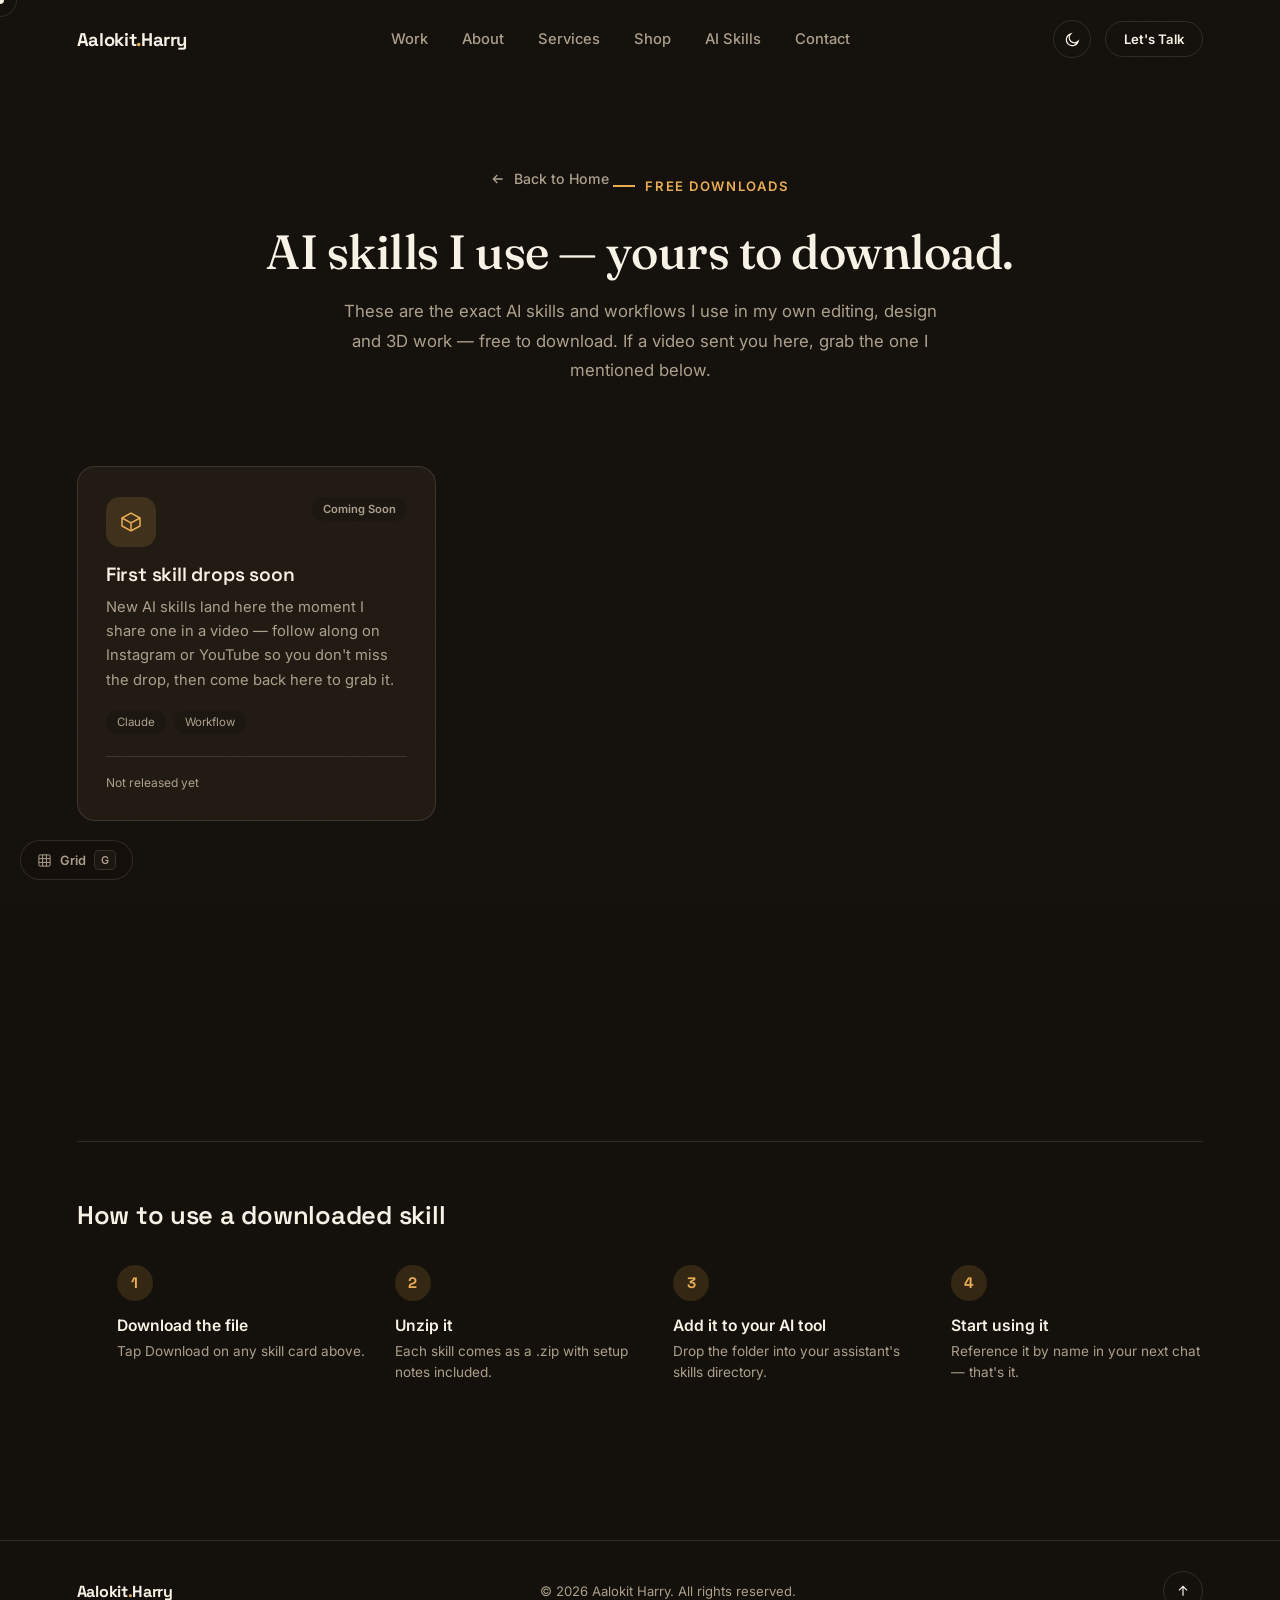
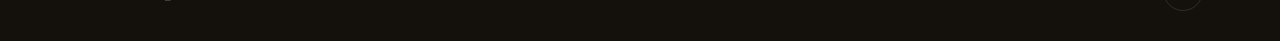
==== ai-skills.html @ 97a8ad13 "Add AI Skills download page New page for sharing downloadable AI skills/workflows, linked from the m" ====
<!DOCTYPE html>
<html lang="en" data-theme="dark">
<head>
<meta charset="UTF-8">
<meta name="viewport" content="width=device-width, initial-scale=1.0">
<title>Free AI Skills — Downloads · Aalokit Harry</title>
<meta name="description" content="Free AI skills and workflows from Aalokit Harry — download the exact tools mentioned in his YouTube and Instagram videos.">
<meta name="google-adsense-account" content="ca-pub-5271255119909349">
<script async src="https://pagead2.googlesyndication.com/pagead/js/adsbygoogle.js?client=ca-pub-5271255119909349" crossorigin="anonymous"></script>

<!-- Favicon -->
<link rel="icon" href="assets/favicon.svg" type="image/svg+xml">

<!-- Fonts -->
<link rel="preconnect" href="https://fonts.googleapis.com">
<link rel="preconnect" href="https://fonts.gstatic.com" crossorigin>
<link href="https://fonts.googleapis.com/css2?family=Fraunces:ital,wght@0,400;0,500;0,600;1,400;1,500;1,600&family=Space+Grotesk:wght@400;500;600;700&family=Inter:wght@400;500;600;700&display=swap" rel="stylesheet">

<link rel="stylesheet" href="css/style.css?v=15">
</head>
<body>

<!-- ============ PRELOADER ============ -->
<div class="preloader" id="preloader" aria-hidden="true">
  <div class="preloader__mark">AH</div>
  <div class="preloader__bar"><span id="preloaderFill"></span></div>
</div>

<!-- ============ CUSTOM CURSOR ============ -->
<div class="cursor" id="cursorDot" aria-hidden="true"></div>
<div class="cursor cursor--ring" id="cursorRing" aria-hidden="true"></div>

<!-- ============ NOISE / GRAIN OVERLAY ============ -->
<div class="grain" aria-hidden="true"></div>

<!-- ============ DESIGNER GRID OVERLAY ============ -->
<div class="grid-overlay" id="gridOverlay" aria-hidden="true">
  <div class="grid-overlay__cols container">
    <span></span><span></span><span></span><span></span><span></span><span></span>
    <span></span><span></span><span></span><span></span><span></span><span></span>
  </div>
</div>
<button class="grid-toggle" id="gridToggle" aria-label="Toggle design grid" data-cursor="link">
  <svg viewBox="0 0 24 24" fill="none" stroke="currentColor" stroke-width="1.6"><rect x="3" y="3" width="18" height="18" rx="2"/><path d="M9 3v18M15 3v18M3 9h18M3 15h18"/></svg>
  <span>Grid</span>
  <kbd>G</kbd>
</button>

<!-- ============ HEADER ============ -->
<header class="site-header" id="siteHeader">
  <div class="container header__inner">
    <a href="index.html" class="logo" data-cursor="link">Aalokit<span>.</span>Harry</a>

    <nav class="nav" id="primaryNav">
      <a href="index.html#work" data-cursor="link">Work</a>
      <a href="index.html#about" data-cursor="link">About</a>
      <a href="index.html#services" data-cursor="link">Services</a>
      <a href="index.html#shop" data-cursor="link">Shop</a>
      <a href="ai-skills.html" data-cursor="link">AI Skills</a>
      <a href="index.html#contact" data-cursor="link">Contact</a>
    </nav>

    <div class="header__actions">
      <button class="theme-toggle" id="themeToggle" aria-label="Toggle dark mode" data-cursor="link">
        <svg class="icon-sun" viewBox="0 0 24 24" fill="none" stroke="currentColor" stroke-width="1.6"><circle cx="12" cy="12" r="4.2"/><path d="M12 2.5v2.6M12 18.9v2.6M4.5 12H2M22 12h-2.5M5.6 5.6l1.8 1.8M16.6 16.6l1.8 1.8M18.4 5.6l-1.8 1.8M7.4 16.6l-1.8 1.8"/></svg>
        <svg class="icon-moon" viewBox="0 0 24 24" fill="none" stroke="currentColor" stroke-width="1.6"><path d="M20 14.5A8.5 8.5 0 1 1 9.5 4a6.8 6.8 0 0 0 10.5 10.5Z"/></svg>
      </button>
      <a href="index.html#contact" class="btn btn--sm btn--outline nav-cta" data-cursor="link">Let's Talk</a>
      <button class="burger" id="burgerBtn" aria-label="Open menu" aria-expanded="false">
        <span></span><span></span>
      </button>
    </div>
  </div>

</header>

<div class="mobile-menu" id="mobileMenu">
  <nav>
    <a href="index.html#work">Work</a>
    <a href="index.html#about">About</a>
    <a href="index.html#services">Services</a>
    <a href="index.html#shop">Shop</a>
    <a href="ai-skills.html">AI Skills</a>
    <a href="index.html#contact">Contact</a>
  </nav>
  <div class="mobile-menu__foot">
    <a href="mailto:aalokitharry1995@gmail.com">aalokitharry1995@gmail.com</a>
    <div class="mobile-menu__social">
      <a href="https://www.instagram.com/aalokit" target="_blank" rel="noopener">Instagram</a>
      <a href="https://www.youtube.com/@AalokitHarry" target="_blank" rel="noopener">YouTube</a>
      <a href="https://www.artstation.com/aalokitharry" target="_blank" rel="noopener">ArtStation</a>
    </div>
  </div>
</div>

<main>

  <!-- ============ SKILLS HERO ============ -->
  <section class="skills-hero">
    <div class="container">
      <a href="index.html" class="back-link reveal-up" data-cursor="link">
        <svg viewBox="0 0 24 24" fill="none" stroke="currentColor" stroke-width="2"><path d="M19 12H5M11 18l-6-6 6-6"/></svg>
        Back to Home
      </a>

      <p class="section-eyebrow reveal-up center">Free Downloads</p>
      <h1 class="section-title reveal-up center">AI skills I use — yours to download.</h1>
      <p class="skills-hero__sub reveal-up center" data-delay="1">
        These are the exact AI skills and workflows I use in my own editing, design and 3D work —
        free to download. If a video sent you here, grab the one I mentioned below.
      </p>
    </div>
  </section>

  <!-- ============ SKILLS GRID ============ -->
  <section class="skills">
    <div class="container">
      <div class="skills-grid" id="skillsGrid">

        <!-- Each future skill is one .skill-card. Duplicate this block, swap the
             icon/title/description/tags, and point the Download link at the
             real file in assets/skills/ once it exists. -->
        <article class="skill-card reveal-up">
          <div class="skill-card__top">
            <div class="skill-card__icon">
              <svg viewBox="0 0 24 24" fill="none" stroke="currentColor" stroke-width="1.5"><path d="M21 8 12 3 3 8v8l9 5 9-5V8Z"/><path d="M3 8l9 5 9-5M12 13v8"/></svg>
            </div>
            <span class="skill-card__badge">Coming Soon</span>
          </div>
          <h3>First skill drops soon</h3>
          <p>New AI skills land here the moment I share one in a video — follow along on Instagram or YouTube so you don't miss the drop, then come back here to grab it.</p>
          <ul class="skill-card__tags">
            <li>Claude</li><li>Workflow</li>
          </ul>
          <div class="skill-card__foot">
            <span class="skill-card__meta">Not released yet</span>
          </div>
        </article>

      </div>
    </div>
  </section>

  <!-- ============ HOW IT WORKS ============ -->
  <section class="skills-steps">
    <div class="container">
      <div class="order-steps reveal-up">
        <h2>How to use a downloaded skill</h2>
        <ol>
          <li>
            <span class="order-steps__num">1</span>
            <div><strong>Download the file</strong><p>Tap Download on any skill card above.</p></div>
          </li>
          <li>
            <span class="order-steps__num">2</span>
            <div><strong>Unzip it</strong><p>Each skill comes as a .zip with setup notes included.</p></div>
          </li>
          <li>
            <span class="order-steps__num">3</span>
            <div><strong>Add it to your AI tool</strong><p>Drop the folder into your assistant's skills directory.</p></div>
          </li>
          <li>
            <span class="order-steps__num">4</span>
            <div><strong>Start using it</strong><p>Reference it by name in your next chat — that's it.</p></div>
          </li>
        </ol>
      </div>
    </div>
  </section>

</main>

<!-- ============ FOOTER ============ -->
<footer class="site-footer">
  <div class="container footer__inner">
    <a href="index.html" class="logo logo--sm" data-cursor="link">Aalokit<span>.</span>Harry</a>
    <p>&copy; <span id="year"></span> Aalokit Harry. All rights reserved.</p>
    <button class="to-top" id="toTopBtn" aria-label="Back to top" data-cursor="link">
      <svg viewBox="0 0 24 24" fill="none" stroke="currentColor" stroke-width="1.8"><path d="M12 19V5M6 11l6-6 6 6"/></svg>
    </button>
  </div>
</footer>

<!-- ============ LIGHTBOX MODAL (unused on this page, present so shared JS can safely bind) ============ -->
<div class="modal" id="workModal" aria-hidden="true">
  <div class="modal__backdrop" id="modalBackdrop"></div>
  <div class="modal__panel">
    <button class="modal__close" id="modalClose" aria-label="Close">
      <svg viewBox="0 0 24 24" fill="none" stroke="currentColor" stroke-width="1.8"><path d="M6 6l12 12M18 6 6 18"/></svg>
    </button>
    <div class="modal__media" id="modalMedia"></div>
    <div class="modal__body">
      <span class="modal__tag" id="modalTag"></span>
      <h3 id="modalTitle"></h3>
      <p id="modalDesc"></p>
    </div>
  </div>
</div>

<script src="js/main.js?v=15"></script>
</body>
</html>
---- css/style.css ----
/* ============================================================
   Aalokit Harry — Portfolio
   Modern minimal design system, fluid motion.
   ============================================================ */

:root{
  --bg: #faf6f0;
  --bg-alt: #f1e9dc;
  --surface: #ffffff;
  --text: #1a140d;
  --text-soft: #6b6053;
  --line: rgba(26,20,13,0.11);
  --accent: #b8701f;
  --accent-soft: #f6e6cd;
  --accent-contrast: #ffffff;

  --grad-1: linear-gradient(135deg,#e0a955,#f4cf94);
  --grad-2: linear-gradient(135deg,#ff7a59,#ffb86b);
  --grad-3: linear-gradient(135deg,#0f9b8e,#5be3c9);
  --grad-4: linear-gradient(135deg,#ff4d8d,#ff9ac0);
  --grad-5: linear-gradient(135deg,#1c1712,#b8701f);
  --grad-6: linear-gradient(135deg,#f4c95d,#ff8a4c);

  --font-editorial: "Fraunces", "Space Grotesk", serif;
  --font-display: "Space Grotesk", "Inter", sans-serif;
  --font-body: "Inter", sans-serif;

  --ease: cubic-bezier(.16,.84,.44,1);
  --ease-soft: cubic-bezier(.22,.61,.36,1);
  --dur: .7s;

  --container: 1440px;
  --radius: 18px;
}

[data-theme="dark"]{
  --bg: #14100b;
  --bg-alt: #1c1611;
  --surface: #211a13;
  --text: #f7f1e6;
  --text-soft: #ab9f8c;
  --line: rgba(247,241,230,0.12);
  --accent: #e8ac52;
  --accent-soft: rgba(232,172,82,0.15);
  --accent-contrast: #14100b;
}

*,*::before,*::after{ box-sizing: border-box; }
html{ scroll-behavior: smooth; }
body{
  margin:0;
  background: var(--bg);
  color: var(--text);
  font-family: var(--font-body);
  -webkit-font-smoothing: antialiased;
  overflow-x: hidden;
  transition: background var(--dur) var(--ease), color var(--dur) var(--ease);
}
img,svg{ display:block; max-width:100%; }
a{ color:inherit; text-decoration:none; }
ul{ list-style:none; margin:0; padding:0; }
button{ font:inherit; background:none; border:none; cursor:pointer; color:inherit; }
h1,h2,h3{ font-family: var(--font-display); margin:0; line-height:1.05; letter-spacing:-0.01em; }
p{ margin:0; }

.container{
  max-width: var(--container);
  margin-inline:auto;
  padding-inline: 6vw;
}

::selection{ background: var(--accent); color:#fff; }

/* ============ SCROLLBAR ============ */
::-webkit-scrollbar{ width:10px; }
::-webkit-scrollbar-track{ background: var(--bg); }
::-webkit-scrollbar-thumb{ background: var(--line); border-radius:10px; }

/* ============ PRELOADER ============ */
.preloader{
  position:fixed; inset:0; z-index:999;
  background: var(--bg);
  display:flex; flex-direction:column; align-items:center; justify-content:center;
  gap:22px;
  transition: opacity .7s var(--ease), visibility .7s var(--ease);
}
.preloader.is-hidden{ opacity:0; visibility:hidden; pointer-events:none; }
.preloader__mark{
  font-family: var(--font-display); font-weight:700; font-size:2.6rem;
  color: var(--text); letter-spacing:-0.03em;
}
.preloader__bar{
  width:180px; height:2px; background: var(--line); border-radius:2px; overflow:hidden;
}
.preloader__bar span{
  display:block; height:100%; width:0%; background: var(--accent);
  transition: width .3s var(--ease-soft);
}

/* ============ GRAIN ============ */
.grain{
  position:fixed; inset:0; pointer-events:none; z-index:2; opacity:.05; mix-blend-mode:overlay;
  background-image:url("data:image/svg+xml,%3Csvg xmlns='http://www.w3.org/2000/svg' width='120' height='120'%3E%3Cfilter id='n'%3E%3CfeTurbulence type='fractalNoise' baseFrequency='0.9' numOctaves='2' stitchTiles='stitch'/%3E%3C/filter%3E%3Crect width='100%25' height='100%25' filter='url(%23n)'/%3E%3C/svg%3E");
}

/* ============ CUSTOM CURSOR ============ */
.cursor{
  position:fixed; top:0; left:0; z-index:998; pointer-events:none;
  border-radius:50%; transform:translate(-50%,-50%);
  transition: width .25s var(--ease), height .25s var(--ease), background .25s var(--ease), border-color .25s var(--ease), opacity .25s;
}
#cursorDot{ width:8px; height:8px; background: var(--text); }
#cursorRing{ width:34px; height:34px; border:1.4px solid var(--line); }
.cursor--hover#cursorRing{ width:64px; height:64px; border-color: var(--accent); background: var(--accent-soft); }
.cursor--hover#cursorDot{ opacity:0; }
@media (hover:none), (pointer:coarse){ .cursor{ display:none; } }

/* ============ BUTTONS ============ */
.btn{
  display:inline-flex; align-items:center; gap:10px;
  padding:14px 26px; border-radius:100px; font-weight:600; font-size:.95rem;
  white-space:nowrap; transition: transform .45s var(--ease), background .3s, color .3s, border-color .3s;
  will-change:transform;
}
.btn svg{ width:16px; height:16px; }
.btn--primary{ background: var(--text); color: var(--bg); }
[data-theme="dark"] .btn--primary{ background: var(--accent); color:#fff; }
.btn--primary:hover{ transform: translateY(-2px); }
.btn--ghost{ border:1px solid var(--line); }
.btn--ghost:hover{ border-color: var(--text); transform: translateY(-2px); }
.btn--outline{ border:1px solid var(--line); }
.btn--sm{ padding:9px 18px; font-size:.82rem; }

/* ============ HEADER ============ */
.site-header{
  position:fixed; top:0; left:0; right:0; z-index:200;
  padding:20px 0;
  transition: transform .5s var(--ease), background .4s, box-shadow .4s, padding .3s;
}
.site-header.is-scrolled{
  background: color-mix(in srgb, var(--bg) 82%, transparent);
  backdrop-filter: blur(14px);
  box-shadow: 0 1px 0 var(--line);
  padding:14px 0;
}
.site-header.is-hidden{ transform: translateY(-110%); }
.header__inner{ display:flex; align-items:center; justify-content:space-between; gap:24px; }

.logo{ font-family: var(--font-display); font-weight:700; font-size:1.15rem; letter-spacing:-0.02em; }
.logo span{ color: var(--accent); }
.logo--sm{ font-size:1rem; }

.nav{ display:flex; gap:34px; }
.nav a{
  position:relative; font-size:.92rem; font-weight:500; color: var(--text-soft);
  transition: color .3s;
}
.nav a::after{
  content:""; position:absolute; left:0; right:0; bottom:-6px; height:1px; background: var(--text);
  transform: scaleX(0); transform-origin:right; transition: transform .4s var(--ease);
}
.nav a:hover{ color: var(--text); }
.nav a:hover::after{ transform: scaleX(1); transform-origin:left; }

.header__actions{ display:flex; align-items:center; gap:14px; }
.theme-toggle{
  width:38px; height:38px; border-radius:50%; border:1px solid var(--line);
  display:flex; align-items:center; justify-content:center;
  transition: border-color .3s, transform .3s;
}
.theme-toggle:hover{ border-color: var(--text); transform: rotate(20deg); }
.theme-toggle svg{ width:17px; height:17px; }
.icon-moon{ display:none; }
[data-theme="dark"] .icon-sun{ display:none; }
[data-theme="dark"] .icon-moon{ display:block; }

.nav-cta{ display:inline-flex; }

.burger{
  display:none; width:38px; height:38px; position:relative; z-index:210;
}
.burger span{
  position:absolute; left:9px; right:9px; height:1.4px; background: var(--text);
  transition: transform .4s var(--ease), opacity .3s;
}
.burger span:first-child{ top:15px; }
.burger span:last-child{ bottom:15px; }
.burger[aria-expanded="true"] span:first-child{ transform: translateY(6.5px) rotate(45deg); }
.burger[aria-expanded="true"] span:last-child{ transform: translateY(-6.5px) rotate(-45deg); }

.mobile-menu{
  position:fixed; inset:0; z-index:190; background: var(--bg);
  display:flex; flex-direction:column; justify-content:space-between;
  padding: 110px 8vw 60px;
  transform: translateY(-100%); transition: transform .55s var(--ease);
}
.mobile-menu.is-open{ transform: translateY(0); }
.mobile-menu nav{ display:flex; flex-direction:column; gap:6px; }
.mobile-menu nav a{
  font-family: var(--font-display); font-size:clamp(2.2rem,9vw,3.6rem); font-weight:600;
  padding:10px 0; border-bottom:1px solid var(--line);
}
.mobile-menu__foot{ display:flex; flex-direction:column; gap:18px; }
.mobile-menu__foot a{ color: var(--text-soft); }
.mobile-menu__social{ display:flex; gap:20px; }

/* ============ HERO ============ */
.hero{
  position:relative; min-height:100svh; display:flex; flex-direction:column; justify-content:center;
  padding-top:120px; overflow:hidden;
}
.hero__blob{
  position:absolute; top:-14%; right:-12%; width:62vw; height:62vw; max-width:860px; max-height:860px;
  background: radial-gradient(circle at 30% 30%, var(--accent) 0%, transparent 70%);
  opacity:.22; filter:blur(50px); border-radius:50%;
  animation: blobMove 16s ease-in-out infinite alternate;
  pointer-events:none;
}
.hero__blob::after{
  content:""; position:absolute; inset:0; border-radius:50%;
  background: radial-gradient(circle at 65% 70%, var(--grad-2) 0%, transparent 55%);
  opacity:.5; mix-blend-mode: screen;
}
.hero::before{
  content:""; position:absolute; inset:0; z-index:1; pointer-events:none;
  background: radial-gradient(120% 90% at 50% 100%, transparent 45%, var(--bg) 100%);
}
@keyframes blobMove{
  0%{ transform: translate(0,0) scale(1) rotate(0deg); }
  100%{ transform: translate(-6%,8%) scale(1.15) rotate(8deg); }
}
.hero__inner{ position:relative; z-index:2; }

.eyebrow{
  display:inline-flex; align-items:center; gap:9px;
  font-size:.85rem; font-weight:500; color: var(--text-soft);
  padding:8px 16px; border:1px solid var(--line); border-radius:100px; margin-bottom:32px;
}
.dot-live{ width:7px; height:7px; border-radius:50%; background:#37c977; box-shadow:0 0 0 0 rgba(55,201,119,.5); animation: pulse 2s infinite; }
@keyframes pulse{
  0%{ box-shadow:0 0 0 0 rgba(55,201,119,.45); }
  70%{ box-shadow:0 0 0 8px rgba(55,201,119,0); }
  100%{ box-shadow:0 0 0 0 rgba(55,201,119,0); }
}

.hero__title{ font-family: var(--font-editorial); font-size: clamp(2.6rem, 8vw, 6rem); font-weight:500; }
.hero__title .line{ display:block; overflow:hidden; }
.reveal-line{
  display:inline-block; transform: translateY(110%);
  transition: transform .9s var(--ease);
}
.hero.is-ready .reveal-line{ transform: translateY(0); }
.hero.is-ready .line:nth-child(2) .reveal-line{ transition-delay:.08s; }
.hero.is-ready .line:nth-child(3) .reveal-line{ transition-delay:.16s; }
.hero__title--accent{ color: var(--accent); font-style:italic; }

.hero__sub{
  max-width:560px; margin-top:28px; font-size:1.08rem; line-height:1.65; color: var(--text-soft);
}
.hero__ctas{ display:flex; gap:16px; margin-top:40px; flex-wrap:wrap; }

.scroll-cue{
  position:absolute; bottom:34px; left:50%; transform:translateX(-50%);
  display:flex; flex-direction:column; align-items:center; gap:8px;
  font-size:.75rem; letter-spacing:.08em; text-transform:uppercase; color: var(--text-soft);
}
.scroll-cue svg{ width:16px; height:16px; animation: bob 1.8s ease-in-out infinite; }
@keyframes bob{ 0%,100%{ transform:translateY(0);} 50%{ transform:translateY(6px);} }

/* ============ REVEAL (generic scroll-in) ============ */
.reveal-up{ opacity:0; transform: translateY(34px); transition: opacity .8s var(--ease), transform .8s var(--ease); }
.reveal-up.in-view{ opacity:1; transform: translateY(0); }
[data-delay="1"]{ transition-delay:.1s; }
[data-delay="2"]{ transition-delay:.2s; }
[data-delay="3"]{ transition-delay:.3s; }

/* ============ MARQUEE ============ */
.marquee-section{
  border-top:1px solid var(--line); border-bottom:1px solid var(--line);
  padding:26px 0; background: var(--bg-alt);
}
.marquee{ overflow:hidden; }
.marquee__track{
  display:inline-flex; white-space:nowrap; animation: scrollLeft 28s linear infinite;
  font-family: var(--font-display); font-size:1.4rem; font-weight:500; color: var(--text-soft);
}
.marquee--reverse .marquee__track{ animation-name: scrollRight; color: var(--text); opacity:.55; }
.marquee-section .marquee:first-child{ margin-bottom:10px; }
.marquee__track span{ padding-inline:10px; }
.marquee:hover .marquee__track{ animation-play-state: paused; }
@keyframes scrollLeft{ from{ transform:translateX(0);} to{ transform:translateX(-50%);} }
@keyframes scrollRight{ from{ transform:translateX(-50%);} to{ transform:translateX(0);} }

/* ============ SECTION SHARED ============ */
section{ padding: clamp(70px, 11vw, 140px) 0; }
.section-eyebrow{
  display:inline-flex; align-items:center; gap:10px;
  font-size:.82rem; font-weight:600; text-transform:uppercase; letter-spacing:.12em;
  color: var(--accent); margin-bottom:16px;
}
.section-eyebrow::before{
  content:""; display:inline-block; width:22px; height:1.5px; background: var(--accent);
}
.center .section-eyebrow::before{ display:none; }
.section-title{ font-family: var(--font-editorial); font-size: clamp(1.9rem, 4vw, 3rem); font-weight:500; max-width:760px; }
.section-head{ margin-bottom:56px; }
.section-head--split{ display:flex; justify-content:space-between; align-items:flex-end; gap:24px; flex-wrap:wrap; }
.center{ text-align:center; margin-inline:auto; }

/* ============ ABOUT ============ */
.about__inner{ display:grid; grid-template-columns: .8fr 1.2fr; gap:80px; align-items:center; }
.about__media{ position:relative; }
.about__frame{
  aspect-ratio: 4/5; border-radius: var(--radius); overflow:hidden;
  background: var(--grad-5);
  display:flex; align-items:center; justify-content:center;
}
.about__photo{ width:100%; height:100%; object-fit:cover; display:block; }
.about__location{
  display:inline-flex; align-items:center; gap:7px; margin-top:14px;
  font-size:.88rem; font-weight:500; color: var(--text-soft);
}
.about__location svg{ width:15px; height:15px; color: var(--accent); }
.about__badge{
  position:absolute; bottom:-24px; left:-24px; background: var(--surface);
  border:1px solid var(--line); border-radius:16px; padding:18px 22px;
  box-shadow: 0 20px 40px -20px rgba(0,0,0,.25);
}
.about__badge strong{ display:block; font-family:var(--font-display); font-size:1.6rem; color: var(--accent); }
.about__badge span{ font-size:.8rem; color: var(--text-soft); }

.about__text{ margin-top:20px; color: var(--text-soft); line-height:1.75; font-size:1.02rem; max-width:560px; }
.about__text em{ opacity:.75; }

.stats{ display:grid; grid-template-columns:repeat(4,1fr); gap:20px; margin-top:48px; }
.stat{ border-top:1px solid var(--line); padding-top:16px; }
.stat__num{ font-family:var(--font-display); font-size:2.1rem; font-weight:700; color: var(--text); }
.stat__plus{ font-family:var(--font-display); font-size:2.1rem; font-weight:700; color: var(--accent); }
.stat p{ margin-top:6px; font-size:.85rem; color: var(--text-soft); }

/* ============ SERVICES ============ */
.services__grid{ display:grid; grid-template-columns:repeat(4,1fr); gap:22px; }
.service-card{
  background: var(--surface); border:1px solid var(--line); border-radius: var(--radius);
  padding:36px 30px; transition: transform .5s var(--ease), box-shadow .5s var(--ease), border-color .4s;
}
.service-card:hover{
  transform: translateY(-8px);
  box-shadow: 0 30px 50px -30px rgba(0,0,0,.25);
  border-color: transparent;
}
.service-card__icon{
  width:52px; height:52px; border-radius:14px; background: var(--accent-soft); color: var(--accent);
  display:flex; align-items:center; justify-content:center; margin-bottom:24px;
}
.service-card__icon svg{ width:24px; height:24px; }
.service-card h3{ font-size:1.3rem; margin-bottom:12px; }
.service-card p{ color: var(--text-soft); line-height:1.65; font-size:.95rem; }
.service-card__tags{ display:flex; flex-wrap:wrap; gap:8px; margin-top:20px; }
.service-card__tags li{ font-size:.75rem; padding:5px 12px; border-radius:100px; background: var(--bg-alt); color: var(--text-soft); }

/* ============ WORK ============ */
.filters{ display:flex; gap:8px; flex-wrap:wrap; }
.filter-btn{
  padding:9px 18px; border-radius:100px; border:1px solid var(--line); font-size:.85rem; font-weight:500;
  color: var(--text-soft); transition: all .35s var(--ease);
}
.filter-btn:hover{ border-color: var(--text); color: var(--text); }
.filter-btn.is-active{ background: var(--text); color: var(--bg); border-color: var(--text); }

.work__grid{ display:grid; grid-template-columns:repeat(3,1fr); gap:26px; }
.work-card{ cursor:pointer; transition: opacity .5s var(--ease), transform .5s var(--ease); }
.work-card.is-hidden{ display:none; }
.work-card__media{
  position:relative; aspect-ratio:4/5; border-radius: var(--radius); overflow:hidden;
  display:flex; align-items:center; justify-content:center;
  transition: transform .6s var(--ease);
}
.work-card:hover .work-card__media{ transform: scale(1.03); }
.work-card__media img{
  position:absolute; inset:0; width:100%; height:100%; object-fit:cover;
}
.work-card__media::after{
  content:""; position:absolute; inset:0; background: linear-gradient(0deg, rgba(0,0,0,.45), transparent 55%);
  opacity:0; transition: opacity .4s;
}
.work-card:hover .work-card__media::after{ opacity:1; }
.play-icon, .frame-icon{
  width:58px; height:58px; border-radius:50%; background: rgba(255,255,255,.18);
  backdrop-filter: blur(6px); display:flex; align-items:center; justify-content:center;
  color:#fff; transition: transform .4s var(--ease), background .4s;
}
.work-card:hover .play-icon,.work-card:hover .frame-icon{ transform: scale(1.12); background: rgba(255,255,255,.28); }
.play-icon svg{ width:22px; height:22px; margin-left:3px; }
.frame-icon svg{ width:24px; height:24px; }

.grad-1{ background: var(--grad-1); }
.grad-2{ background: var(--grad-2); }
.grad-3{ background: var(--grad-3); }
.grad-4{ background: var(--grad-4); }
.grad-5{ background: var(--grad-5); }
.grad-6{ background: var(--grad-6); }

.work-card__info{ display:flex; justify-content:space-between; align-items:center; padding:16px 2px 0; }
.work-card__info h3{ font-size:1.05rem; font-weight:600; }
.work-card__info span{ font-size:.78rem; color: var(--text-soft); }

/* ============ SHOP ============ */
.shop__inner{ display:grid; grid-template-columns: 1fr .9fr; gap:60px; align-items:center; }
.shop__desc{ margin-top:20px; color: var(--text-soft); line-height:1.7; font-size:1.02rem; max-width:440px; }

.shop__product{
  background: var(--surface); border:1px solid var(--line); border-radius: var(--radius);
  padding:28px; display:flex; gap:32px; align-items:flex-start;
}
.shop__product--link{
  transition: transform .5s var(--ease), box-shadow .5s var(--ease), border-color .4s;
}
.shop__product--link:hover{
  transform: translateY(-6px); box-shadow: 0 30px 50px -30px rgba(0,0,0,.25); border-color: transparent;
}
.shop__product--link .shop__media{ flex:0 0 220px; }
.shop__product--link .shop__btn{ display:inline-flex; }
.shop__gallery{ flex:0 0 260px; }
.shop__media{
  position:relative; aspect-ratio:1/1; border-radius:14px; background: var(--bg-alt);
  overflow:hidden;
}
.shop__media img{ width:100%; height:100%; object-fit:cover; display:block; }
.shop__thumbs{ display:flex; gap:8px; margin-top:10px; }
.shop__thumb{
  flex:1; aspect-ratio:1/1; border-radius:8px; overflow:hidden; border:1.5px solid transparent;
  opacity:.6; transition: opacity .3s, border-color .3s;
}
.shop__thumb img{ width:100%; height:100%; object-fit:cover; display:block; }
.shop__thumb:hover{ opacity:.85; }
.shop__thumb.is-active{ opacity:1; border-color: var(--accent); }

.shop__info{ padding-top:6px; }
.shop__info h3{ font-family: var(--font-display); font-size:1.25rem; font-weight:600; }
.shop__info p{ margin-top:10px; color: var(--text-soft); font-size:.92rem; line-height:1.6; max-width:340px; }
.shop__price{ display:block; margin-top:16px; font-family: var(--font-display); font-size:1.4rem; font-weight:700; color: var(--accent); }
.shop__payments{ display:flex; gap:8px; margin-top:14px; flex-wrap:wrap; }
.shop__payments span{
  font-size:.72rem; font-weight:600; padding:5px 12px; border-radius:100px;
  background: var(--accent-soft); color: var(--accent);
}
.shop__btn{ margin-top:20px; }

/* ============ PRODUCT PAGE ============ */
.product-page{ padding-top:calc(120px + 2vw); }
.back-link{
  display:inline-flex; align-items:center; gap:8px; font-size:.88rem; font-weight:500;
  color: var(--text-soft); transition: color .3s, transform .3s;
}
.back-link svg{ width:16px; height:16px; }
.back-link:hover{ color: var(--text); transform: translateX(-3px); }

.product-page__inner{
  display:grid; grid-template-columns: 1fr 1fr; gap:70px; align-items:flex-start;
  margin-top:36px;
}
.product-page__inner .shop__gallery{ max-width:480px; }
.product-page__inner .shop__media{ aspect-ratio:1/1; }

.product-page__info h1{
  font-family: var(--font-display); font-size:clamp(1.7rem,3.2vw,2.4rem); font-weight:600;
  margin-top:14px;
}
.product-page__desc{ margin-top:18px; color: var(--text-soft); line-height:1.7; font-size:1rem; max-width:440px; }
.shop__price--lg{ font-size:1.8rem; margin-top:22px; }

.product-page__ethics{
  display:flex; align-items:flex-start; gap:9px; margin-top:16px; max-width:380px;
  font-size:.83rem; color: var(--text-soft); line-height:1.55;
}
.product-page__ethics svg{ width:17px; height:17px; flex-shrink:0; margin-top:1px; color: var(--accent); }

.size-selector{ margin-top:28px; }
.size-selector__label{ display:block; font-size:.8rem; font-weight:600; color: var(--text-soft); margin-bottom:10px; }
.size-selector__pills{ display:flex; gap:8px; flex-wrap:wrap; }
.size-pill{
  width:46px; height:46px; border-radius:10px; border:1px solid var(--line);
  font-size:.85rem; font-weight:600; color: var(--text-soft); transition: all .3s var(--ease);
}
.size-pill:hover{ border-color: var(--text); color: var(--text); }
.size-pill.is-active{ background: var(--text); color: var(--bg); border-color: var(--text); }

.product-page__note{ margin-top:14px; font-size:.82rem; color: var(--text-soft); }

.order-form{
  max-height:0; overflow:hidden; opacity:0;
  transition: max-height .6s var(--ease), opacity .5s var(--ease), margin-top .6s var(--ease);
}
.order-form.is-open{ max-height:900px; opacity:1; margin-top:26px; }
.order-form__field{ margin-top:18px; }
.order-form__field:first-child{ margin-top:0; }
.order-form__field label{
  display:block; font-size:.8rem; font-weight:600; color: var(--text-soft); margin-bottom:8px;
}
.order-form__field input, .order-form__field textarea{
  width:100%; padding:12px 14px; border-radius:10px; border:1px solid var(--line);
  background: var(--bg-alt); color: var(--text); font-family: var(--font-body); font-size:.92rem;
  transition: border-color .3s;
}
.order-form__field input:focus, .order-form__field textarea:focus{
  outline:none; border-color: var(--accent);
}
.order-form__field textarea{ resize:vertical; }

.payment-selector{ display:flex; gap:8px; flex-wrap:wrap; }
.payment-pill{
  padding:9px 16px; border-radius:100px; border:1px solid var(--line); font-size:.85rem; font-weight:600;
  color: var(--text-soft); transition: all .3s var(--ease);
}
.payment-pill:hover{ border-color: var(--text); color: var(--text); }
.payment-pill.is-active{ background: var(--text); color: var(--bg); border-color: var(--text); }

.order-form #submitOrderBtn{ margin-top:26px; width:100%; justify-content:center; }

.order-confirmation{
  max-height:0; overflow:hidden; opacity:0; text-align:center;
  transition: max-height .6s var(--ease), opacity .5s var(--ease), margin-top .6s var(--ease);
}
.order-confirmation.is-open{ max-height:500px; opacity:1; margin-top:26px; }
.order-confirmation__icon{
  width:52px; height:52px; border-radius:50%; background: var(--accent-soft); color: var(--accent);
  display:flex; align-items:center; justify-content:center; margin:0 auto;
}
.order-confirmation__icon svg{ width:24px; height:24px; }
.order-confirmation h3{
  font-family: var(--font-display); font-size:1.2rem; font-weight:600; margin-top:16px;
}
.order-confirmation p{
  margin-top:10px; color: var(--text-soft); font-size:.9rem; line-height:1.65;
}
.order-confirmation .shop__btn{ margin-top:20px; }

.order-steps{
  margin-top:90px; padding-top:60px; border-top:1px solid var(--line);
}
.order-steps h2{ font-family: var(--font-display); font-size:1.6rem; font-weight:600; margin-bottom:36px; }
.order-steps ol{ list-style:none; display:grid; grid-template-columns:repeat(4,1fr); gap:26px; }
.order-steps li{ display:flex; flex-direction:column; gap:14px; }
.order-steps__num{
  width:36px; height:36px; border-radius:50%; background: var(--accent-soft); color: var(--accent);
  display:flex; align-items:center; justify-content:center; font-family: var(--font-display); font-weight:700; font-size:.95rem;
}
.order-steps li strong{ font-size:.98rem; font-weight:600; }
.order-steps li p{ margin-top:6px; font-size:.85rem; color: var(--text-soft); line-height:1.6; }

/* ============ TESTIMONIALS ============ */
.testi{ max-width:760px; margin:56px auto 0; text-align:center; }
.testi__viewport{ overflow:hidden; }
.testi__track{ display:flex; transition: transform .6s var(--ease); }
.testi__slide{ min-width:100%; margin:0; padding:0 10px; }
.testi__slide p{
  font-family: var(--font-editorial); font-style:italic; font-size: clamp(1.2rem,2.6vw,1.8rem); font-weight:400;
  line-height:1.45; color: var(--text);
}
.testi__slide footer{ margin-top:26px; display:flex; flex-direction:column; gap:2px; }
.testi__slide footer strong{ font-size:.95rem; }
.testi__slide footer span{ font-size:.82rem; color: var(--text-soft); }
.testi__dots{ display:flex; justify-content:center; gap:10px; margin-top:36px; }
.testi__dots button{
  width:8px; height:8px; border-radius:50%; background: var(--line); transition: all .3s;
}
.testi__dots button.is-active{ background: var(--accent); width:24px; border-radius:4px; }

/* ============ CONTACT ============ */
.contact{ text-align:center; }
.contact__inner{ display:flex; flex-direction:column; align-items:center; }
.contact__title{ font-family: var(--font-editorial); font-size: clamp(2.4rem,7vw,4.6rem); font-weight:500; margin-top:8px; }
.contact__sub{ margin-top:22px; color: var(--text-soft); font-size:1.05rem; max-width:480px; }

.email-btn{
  margin-top:44px; display:inline-flex; align-items:center; gap:14px;
  padding:20px 32px; border-radius:100px; border:1px solid var(--line);
  font-family: var(--font-display); font-size:clamp(1rem,2.4vw,1.35rem); font-weight:600;
  transition: transform .5s var(--ease), background .4s, color .4s, border-color .4s;
}
.email-btn:hover{ background: var(--text); color: var(--bg); border-color: var(--text); transform: translateY(-3px); }
.email-btn svg{ width:20px; height:20px; }
.copy-toast{
  display:block; margin-top:14px; font-size:.82rem; color: var(--accent); font-weight:600;
  opacity:0; transform: translateY(-6px); transition: all .35s var(--ease);
}
.copy-toast.is-shown{ opacity:1; transform:translateY(0); }

.socials{ display:flex; gap:28px; margin-top:52px; flex-wrap:wrap; justify-content:center; }
.socials a{
  font-size:.9rem; font-weight:500; color: var(--text-soft); position:relative; padding-bottom:4px;
}
.socials a::after{
  content:""; position:absolute; left:0; right:0; bottom:0; height:1px; background: var(--text);
  transform: scaleX(0); transition: transform .4s var(--ease);
}
.socials a:hover{ color: var(--text); }
.socials a:hover::after{ transform:scaleX(1); }

/* ============ FOOTER ============ */
.site-footer{ border-top:1px solid var(--line); padding:30px 0; }
.footer__inner{ display:flex; align-items:center; justify-content:space-between; gap:16px; }
.footer__inner p{ font-size:.82rem; color: var(--text-soft); }
.to-top{
  width:40px; height:40px; border-radius:50%; border:1px solid var(--line);
  display:flex; align-items:center; justify-content:center; transition: transform .4s var(--ease), border-color .3s;
}
.to-top:hover{ transform: translateY(-4px); border-color: var(--text); }
.to-top svg{ width:16px; height:16px; }

/* ============ MODAL / LIGHTBOX ============ */
.modal{ position:fixed; inset:0; z-index:500; display:flex; align-items:center; justify-content:center; padding:5vw; opacity:0; visibility:hidden; transition: opacity .45s var(--ease), visibility .45s; }
.modal.is-open{ opacity:1; visibility:visible; }
.modal__backdrop{ position:absolute; inset:0; background: rgba(10,10,10,.6); backdrop-filter: blur(6px); }
.modal__panel{
  position:relative; background: var(--surface); width:min(880px,100%); border-radius:24px; overflow:hidden;
  display:grid; grid-template-columns:1fr 1fr;
  transform: scale(.94) translateY(14px); transition: transform .5s var(--ease);
  max-height:86vh;
}
.modal.is-open .modal__panel{ transform: scale(1) translateY(0); }
.modal__media{ min-height:280px; position:relative; }
.modal__media--video iframe{
  position:absolute; inset:0; width:100%; height:100%; border:0;
}
.modal__body{ padding:44px 40px; display:flex; flex-direction:column; justify-content:center; }
.modal__tag{ font-size:.78rem; font-weight:600; color: var(--accent); text-transform:uppercase; letter-spacing:.08em; }
.modal__body h3{ font-size:1.7rem; margin-top:12px; }
.modal__body p{ margin-top:16px; color: var(--text-soft); line-height:1.7; }
.modal__close{
  position:absolute; top:18px; right:18px; z-index:2; width:38px; height:38px; border-radius:50%;
  background: rgba(255,255,255,.9); color:#111; display:flex; align-items:center; justify-content:center;
  transition: transform .35s var(--ease);
}
.modal__close:hover{ transform: rotate(90deg); }
.modal__close svg{ width:16px; height:16px; }
body.modal-open{ overflow:hidden; }

/* ============ DESIGNER GRID OVERLAY ============ */
.grid-overlay{
  position:fixed; inset:0; z-index:150; pointer-events:none;
  opacity:0; visibility:hidden; transition: opacity .35s var(--ease), visibility .35s;
}
.grid-overlay.is-visible{ opacity:1; visibility:visible; }
.grid-overlay__cols{
  height:100%; display:grid; grid-template-columns:repeat(12,1fr); gap:20px;
}
.grid-overlay__cols span{ height:100%; background: color-mix(in srgb, var(--accent) 7%, transparent); }
.grid-toggle{
  position:fixed; left:20px; bottom:20px; z-index:160;
  display:flex; align-items:center; gap:8px;
  padding:9px 16px; border-radius:100px; border:1px solid var(--line);
  background: color-mix(in srgb, var(--bg) 85%, transparent); backdrop-filter: blur(10px);
  font-size:.8rem; font-weight:600; color: var(--text-soft);
  transition: border-color .3s, color .3s, transform .3s var(--ease);
}
.grid-toggle:hover{ color: var(--text); border-color: var(--text); transform: translateY(-2px); }
.grid-toggle.is-active{ color: var(--accent); border-color: var(--accent); }
.grid-toggle svg{ width:15px; height:15px; }
.grid-toggle kbd{
  font-family: var(--font-body); font-size:.68rem; padding:2px 6px; border-radius:5px;
  background: var(--bg-alt); border:1px solid var(--line);
}
@media (max-width: 700px){ .grid-toggle span{ display:none; } .grid-toggle{ padding:10px; } }

/* ============ COLOR PALETTE SWATCHES ============ */
.palette{
  display:flex; align-items:center; gap:8px; margin-top:20px; padding-top:20px;
  border-top:1px solid var(--line); flex-wrap:wrap;
}
.palette__swatch{
  width:26px; height:26px; border-radius:50%; background: var(--swatch);
  border:2px solid var(--surface); box-shadow: 0 0 0 1px var(--line);
  transition: transform .3s var(--ease), box-shadow .3s;
}
.palette__swatch:hover{ transform: scale(1.18) translateY(-2px); box-shadow: 0 6px 14px -4px rgba(0,0,0,.35); }
.palette__hint{ font-size:.72rem; color: var(--text-soft); margin-left:4px; }

/* ============ TIMELINE TOY (Video Editing) ============ */
.timeline-toy{
  position:relative; margin-top:20px; padding-top:20px; border-top:1px solid var(--line);
  height:34px; cursor:pointer; user-select:none;
}
.timeline-toy__waveform{ display:flex; align-items:flex-end; gap:2px; height:100%; }
.timeline-toy__waveform span{
  flex:1; background: var(--text-soft); opacity:.4; border-radius:2px; min-height:3px;
  transition: opacity .2s, background .2s;
}
.timeline-toy:hover .timeline-toy__waveform span{ opacity:.6; }
.timeline-toy__waveform span.is-played{ background: var(--accent); opacity:.9; }
.timeline-toy__playhead{
  position:absolute; top:20px; bottom:0; left:0; width:2px; background: var(--accent);
  box-shadow: 0 0 8px var(--accent); pointer-events:none;
}
.timeline-toy__time{
  display:block; margin-top:8px; font-family: var(--font-display); font-size:.72rem;
  color: var(--text-soft); letter-spacing:.03em;
}

/* ============ APERTURE TOY (Videography) ============ */
.aperture-toy{
  display:flex; align-items:center; gap:12px; margin-top:20px; padding-top:20px;
  border-top:1px solid var(--line);
}
.aperture-toy__ring{
  width:38px; height:38px; border-radius:50%; background: var(--text);
  display:flex; align-items:center; justify-content:center; flex-shrink:0;
}
.aperture-toy__iris{
  width:55%; height:55%; border-radius:50%; background: var(--bg);
  transition: width .12s var(--ease), height .12s var(--ease);
}
.aperture-toy__slider{
  flex:1; appearance:none; height:2px; background: var(--line); border-radius:2px; outline:none;
}
.aperture-toy__slider::-webkit-slider-thumb{
  appearance:none; width:13px; height:13px; border-radius:50%; background: var(--accent);
  cursor:pointer; border:2px solid var(--surface); box-shadow:0 0 0 1px var(--line);
}
.aperture-toy__slider::-moz-range-thumb{
  width:13px; height:13px; border-radius:50%; background: var(--accent);
  cursor:pointer; border:2px solid var(--surface); box-shadow:0 0 0 1px var(--line);
}
.aperture-toy__value{
  font-family: var(--font-display); font-size:.78rem; font-weight:600; color: var(--text-soft);
  min-width:38px; text-align:right;
}

/* ============ CUBE TOY (3D & VFX) ============ */
.cube-toy{
  margin-top:20px; padding-top:20px; border-top:1px solid var(--line);
  display:flex; flex-direction:column; align-items:center; gap:10px;
}
.cube-toy__stage{ perspective:400px; width:56px; height:56px; touch-action:none; }
.cube-toy__cube{
  width:100%; height:100%; position:relative; transform-style:preserve-3d;
  transform: rotateX(-20deg) rotateY(35deg); cursor:grab;
}
.cube-toy__cube.is-dragging{ cursor:grabbing; }
.cube-toy__face{
  position:absolute; width:56px; height:56px;
  background: var(--accent-soft); border:1px solid var(--accent);
  opacity:.85;
}
.cube-toy__face--front{ transform: translateZ(28px); }
.cube-toy__face--back{ transform: translateZ(-28px) rotateY(180deg); }
.cube-toy__face--right{ transform: rotateY(90deg) translateZ(28px); }
.cube-toy__face--left{ transform: rotateY(-90deg) translateZ(28px); }
.cube-toy__face--top{ transform: rotateX(90deg) translateZ(28px); }
.cube-toy__face--bottom{ transform: rotateX(-90deg) translateZ(28px); }
.cube-toy__hint{ font-size:.72rem; color: var(--text-soft); }

/* ============ AI SKILLS PAGE ============ */
.skills-hero{ padding:170px 0 10px; text-align:center; }
.skills-hero .back-link{ display:inline-flex; margin-bottom:40px; }
.skills-hero__sub{ margin:20px auto 0; max-width:620px; color: var(--text-soft); line-height:1.75; font-size:1.05rem; }

.skills{ padding:70px 0 90px; }
.skills-grid{ display:grid; grid-template-columns:repeat(3,1fr); gap:24px; }
.skill-card{
  background: var(--surface); border:1px solid var(--line); border-radius: var(--radius);
  padding:30px 28px; display:flex; flex-direction:column;
  transition: transform .5s var(--ease), box-shadow .5s var(--ease), border-color .4s;
}
.skill-card:hover{ transform: translateY(-8px); box-shadow: 0 30px 50px -30px rgba(0,0,0,.25); border-color: transparent; }
.skill-card__top{ display:flex; align-items:flex-start; justify-content:space-between; gap:12px; }
.skill-card__icon{
  width:50px; height:50px; border-radius:14px; background: var(--accent-soft); color: var(--accent);
  display:flex; align-items:center; justify-content:center; flex-shrink:0;
}
.skill-card__icon svg{ width:24px; height:24px; }
.skill-card__badge{ font-size:.7rem; font-weight:600; padding:5px 11px; border-radius:100px; background: var(--bg-alt); color: var(--text-soft); white-space:nowrap; }
.skill-card h3{ font-size:1.2rem; font-weight:600; margin-top:18px; }
.skill-card p{ margin-top:10px; color: var(--text-soft); line-height:1.65; font-size:.92rem; flex-grow:1; }
.skill-card__tags{ display:flex; flex-wrap:wrap; gap:8px; margin-top:18px; }
.skill-card__tags li{ font-size:.72rem; padding:5px 11px; border-radius:100px; background: var(--bg-alt); color: var(--text-soft); }
.skill-card__foot{ display:flex; align-items:center; justify-content:space-between; gap:14px; margin-top:22px; padding-top:18px; border-top:1px solid var(--line); }
.skill-card__meta{ font-size:.75rem; color: var(--text-soft); }

/* ============ RESPONSIVE ============ */
@media (max-width: 1180px){
  .services__grid{ grid-template-columns:repeat(2,1fr); }
}
@media (max-width: 980px){
  .nav, .nav-cta{ display:none; }
  .burger{ display:block; }
  .about__inner{ grid-template-columns:1fr; gap:70px; }
  .about__badge{ left:0; }
  .services__grid{ grid-template-columns:1fr; }
  .shop__inner{ grid-template-columns:1fr; gap:40px; }
  .shop__product{ flex-direction:column; }
  .shop__gallery{ flex:0 0 auto; width:100%; max-width:320px; }
  .shop__product--link .shop__media{ flex:0 0 auto; width:100%; max-width:320px; }
  .product-page__inner{ grid-template-columns:1fr; gap:44px; }
  .product-page__inner .shop__gallery{ max-width:360px; }
  .order-steps ol{ grid-template-columns:repeat(2,1fr); }
  .work__grid{ grid-template-columns:repeat(2,1fr); }
  .skills-grid{ grid-template-columns:repeat(2,1fr); }
  .stats{ grid-template-columns:repeat(2,1fr); }
  .modal__panel{ grid-template-columns:1fr; overflow-y:auto; }
  .modal__media{ min-height:220px; }
}
@media (max-width: 600px){
  .work__grid{ grid-template-columns:1fr; }
  .skills-grid{ grid-template-columns:1fr; }
  .section-head--split{ align-items:flex-start; }
  .footer__inner{ flex-direction:column; text-align:center; }
  .order-steps ol{ grid-template-columns:1fr; }
}
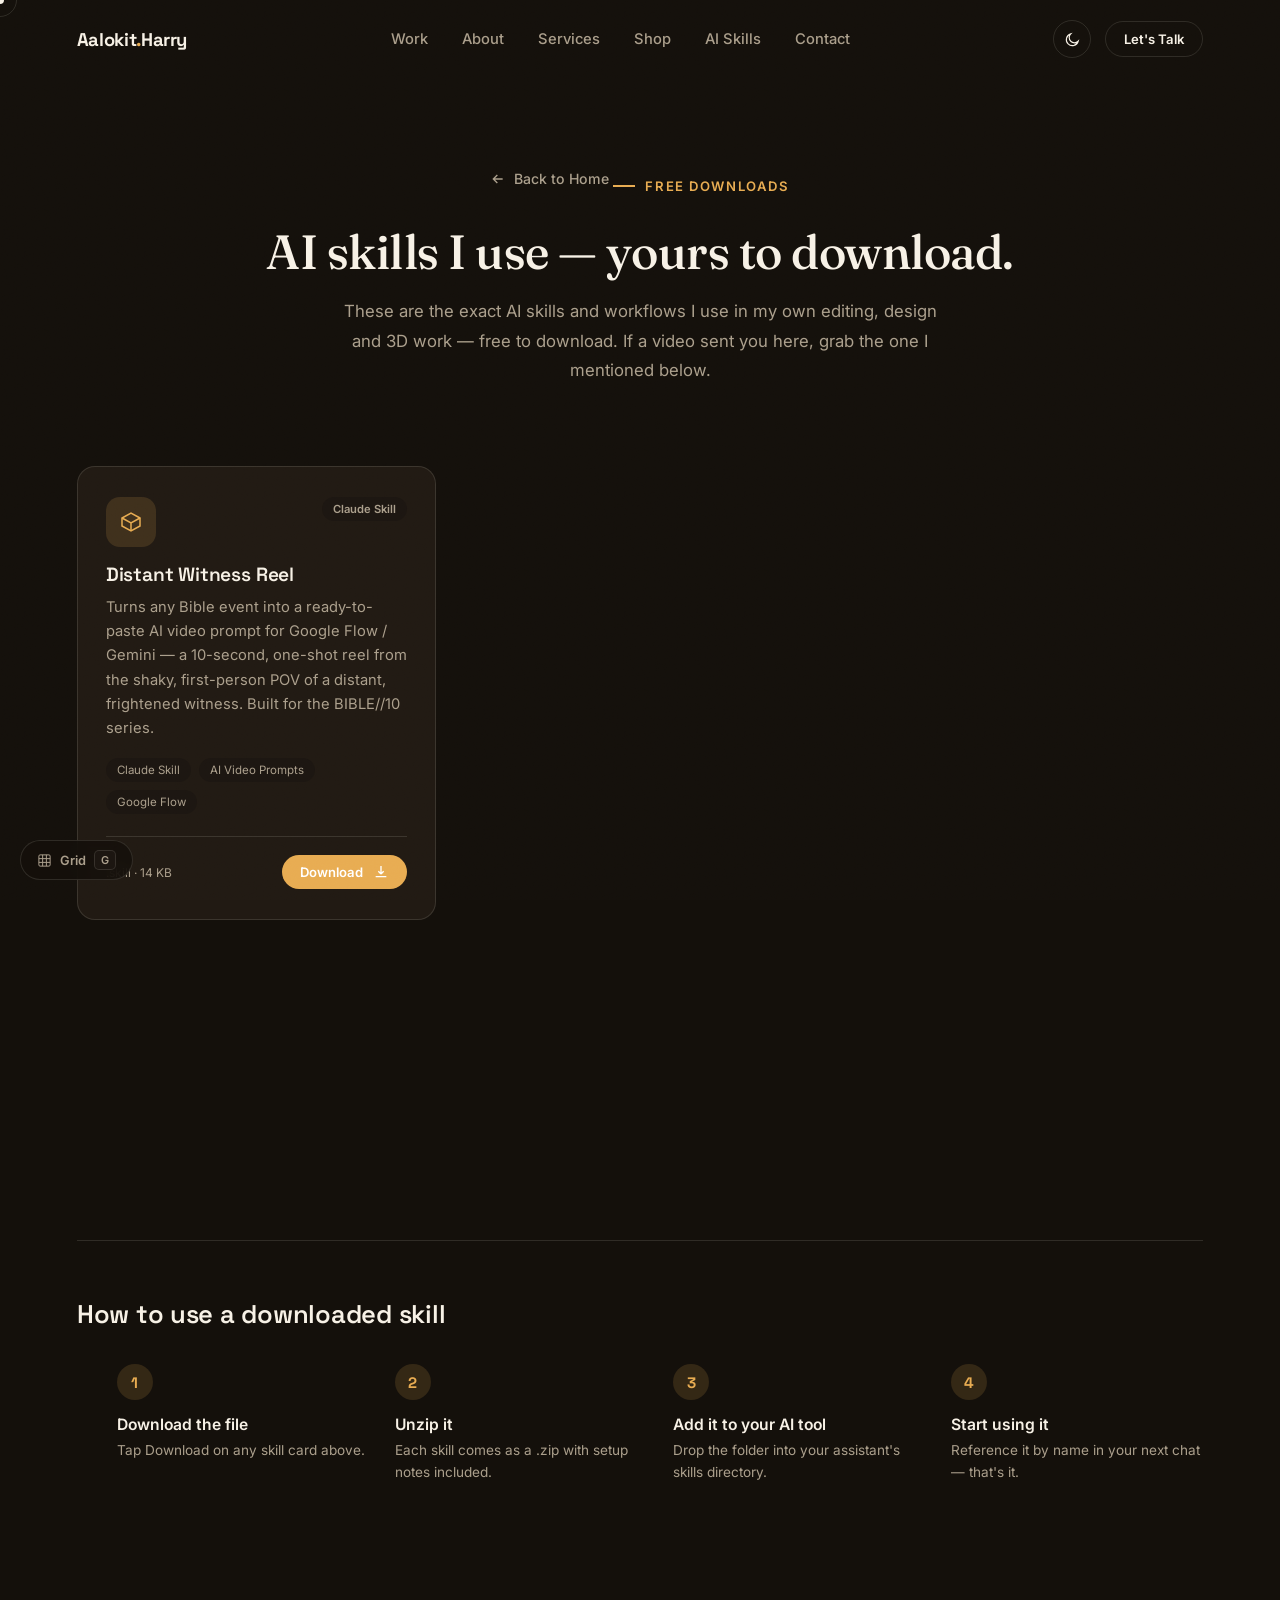
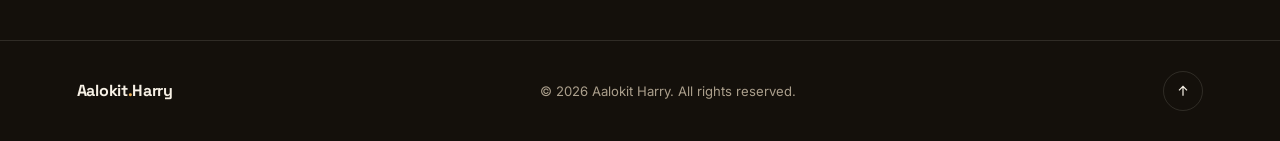
==== commit 1ba10631: "Add Distant Witness Reel as the first AI Skills download Co-Authored-By: Claude Sonnet 5 <noreply@an" ====
--- a/ai-skills.html
+++ b/ai-skills.html
@@ -117,23 +117,27 @@
     <div class="container">
       <div class="skills-grid" id="skillsGrid">
 
-        <!-- Each future skill is one .skill-card. Duplicate this block, swap the
-             icon/title/description/tags, and point the Download link at the
-             real file in assets/skills/ once it exists. -->
+        <!-- Each skill is one .skill-card. To add the next one, duplicate this
+             block, swap the title/description/tags/meta, drop the real file
+             in assets/skills/, and point the Download link at it. -->
         <article class="skill-card reveal-up">
           <div class="skill-card__top">
             <div class="skill-card__icon">
               <svg viewBox="0 0 24 24" fill="none" stroke="currentColor" stroke-width="1.5"><path d="M21 8 12 3 3 8v8l9 5 9-5V8Z"/><path d="M3 8l9 5 9-5M12 13v8"/></svg>
             </div>
-            <span class="skill-card__badge">Coming Soon</span>
+            <span class="skill-card__badge">Claude Skill</span>
           </div>
-          <h3>First skill drops soon</h3>
-          <p>New AI skills land here the moment I share one in a video — follow along on Instagram or YouTube so you don't miss the drop, then come back here to grab it.</p>
+          <h3>Distant Witness Reel</h3>
+          <p>Turns any Bible event into a ready-to-paste AI video prompt for Google Flow / Gemini — a 10-second, one-shot reel from the shaky, first-person POV of a distant, frightened witness. Built for the BIBLE//10 series.</p>
           <ul class="skill-card__tags">
-            <li>Claude</li><li>Workflow</li>
+            <li>Claude Skill</li><li>AI Video Prompts</li><li>Google Flow</li>
           </ul>
           <div class="skill-card__foot">
-            <span class="skill-card__meta">Not released yet</span>
+            <span class="skill-card__meta">.skill &middot; 14 KB</span>
+            <a href="assets/skills/distant-witness-reel.skill" download class="btn btn--primary btn--sm magnetic" data-cursor="link">
+              Download
+              <svg viewBox="0 0 24 24" fill="none" stroke="currentColor" stroke-width="2"><path d="M12 3v12m0 0 4-4m-4 4-4-4M4 19h16"/></svg>
+            </a>
           </div>
         </article>
 
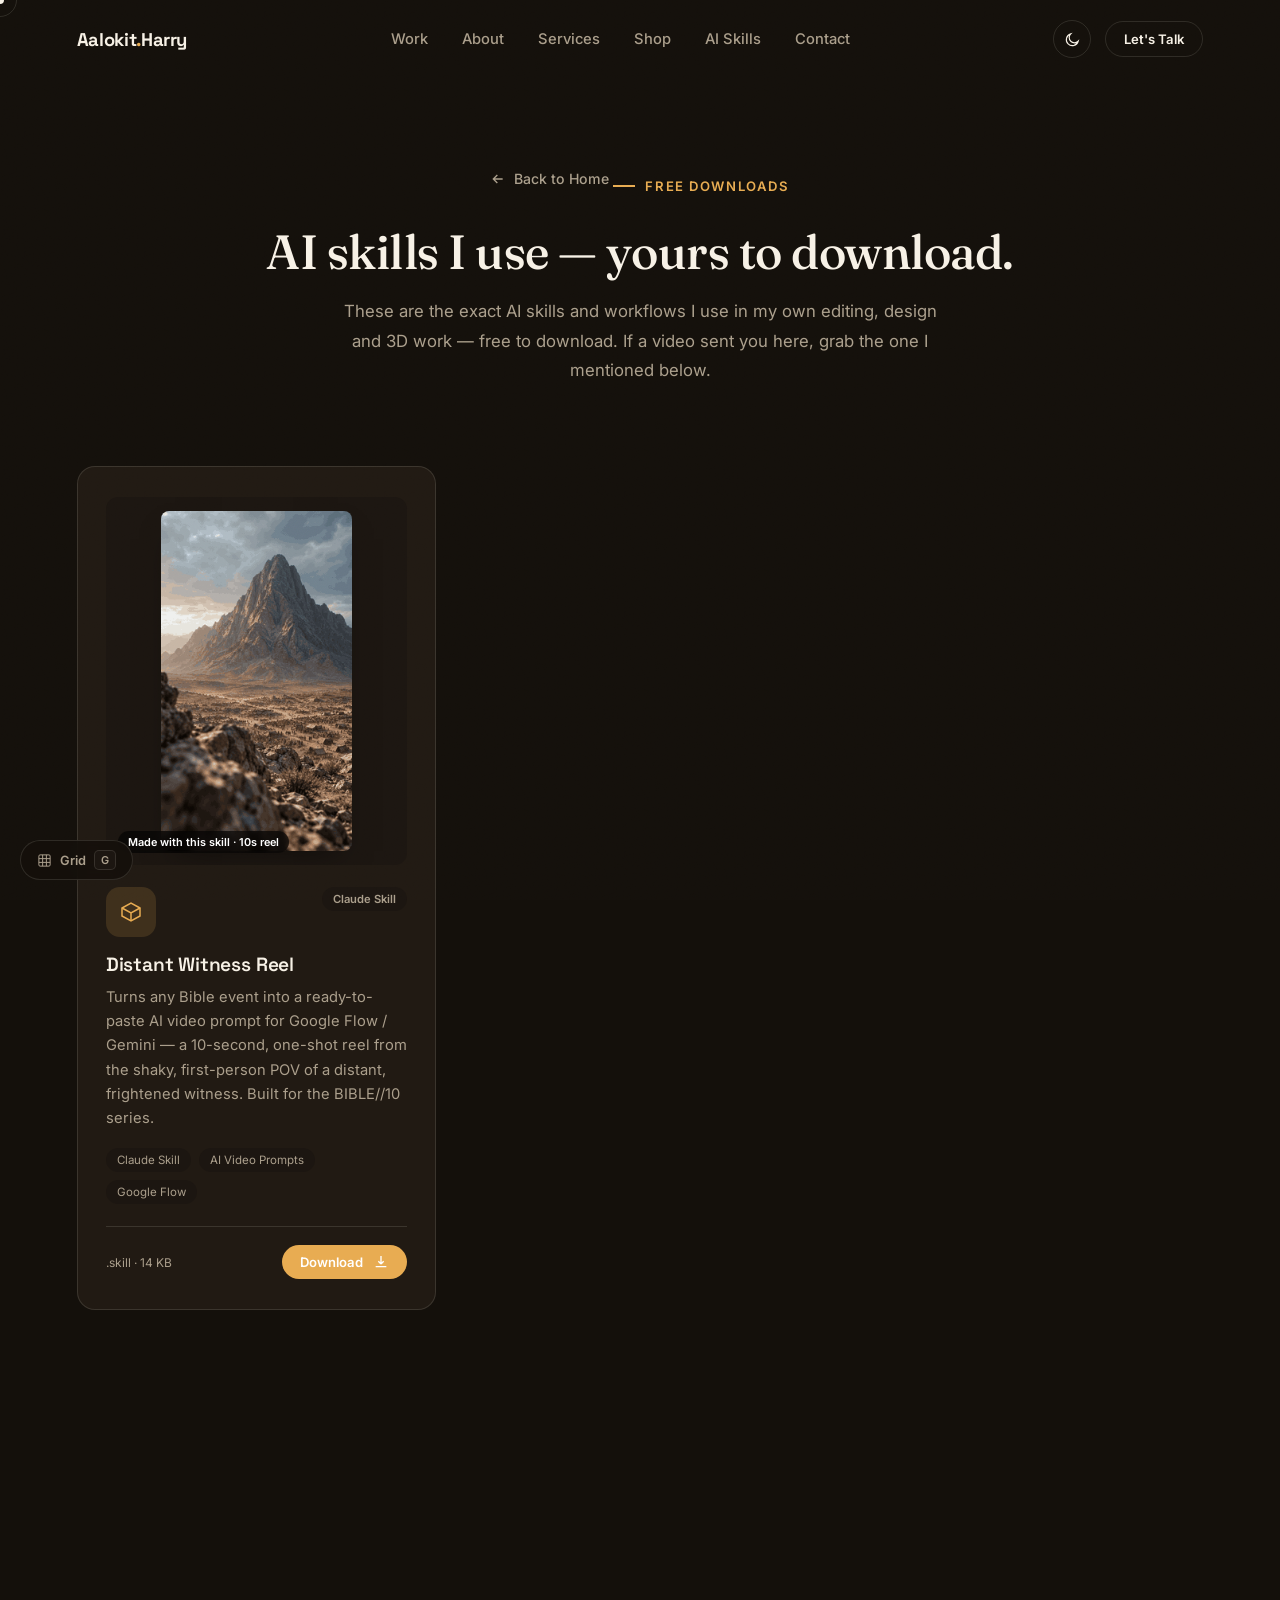
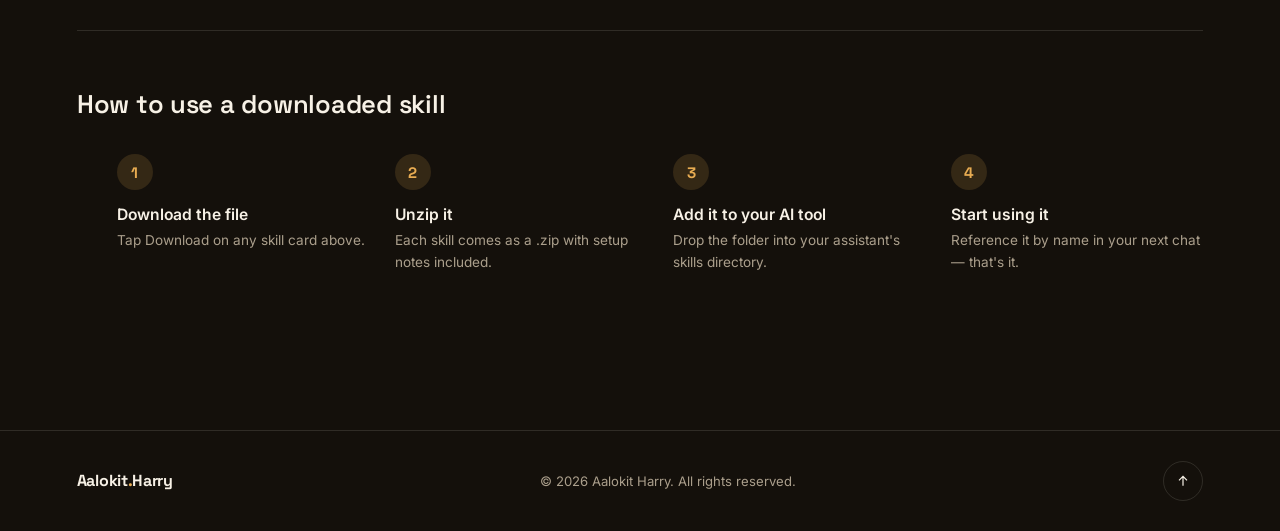
==== commit 548994d1: "Add GIF preview to the Distant Witness Reel skill card Co-Authored-By: Claude Sonnet 5.5 <noreply@an" ====
--- a/ai-skills.html
+++ b/ai-skills.html
@@ -16,7 +16,7 @@
 <link rel="preconnect" href="https://fonts.gstatic.com" crossorigin>
 <link href="https://fonts.googleapis.com/css2?family=Fraunces:ital,wght@0,400;0,500;0,600;1,400;1,500;1,600&family=Space+Grotesk:wght@400;500;600;700&family=Inter:wght@400;500;600;700&display=swap" rel="stylesheet">
 
-<link rel="stylesheet" href="css/style.css?v=15">
+<link rel="stylesheet" href="css/style.css?v=16">
 </head>
 <body>
 
@@ -121,6 +121,10 @@
              block, swap the title/description/tags/meta, drop the real file
              in assets/skills/, and point the Download link at it. -->
         <article class="skill-card reveal-up">
+          <figure class="skill-card__media">
+            <img src="assets/skills/distant-witness-reel-preview.gif" width="240" height="427" loading="lazy" alt="A reel made with the Distant Witness skill: a shaky first-person view of Mount Sinai from far away, tiny figures below the smoking mountain">
+            <figcaption class="skill-card__media-tag">Made with this skill &middot; 10s reel</figcaption>
+          </figure>
           <div class="skill-card__top">
             <div class="skill-card__icon">
               <svg viewBox="0 0 24 24" fill="none" stroke="currentColor" stroke-width="1.5"><path d="M21 8 12 3 3 8v8l9 5 9-5V8Z"/><path d="M3 8l9 5 9-5M12 13v8"/></svg>
--- a/css/style.css
+++ b/css/style.css
@@ -764,6 +764,15 @@
   transition: transform .5s var(--ease), box-shadow .5s var(--ease), border-color .4s;
 }
 .skill-card:hover{ transform: translateY(-8px); box-shadow: 0 30px 50px -30px rgba(0,0,0,.25); border-color: transparent; }
+.skill-card__media{
+  position:relative; display:flex; justify-content:center; align-items:center;
+  background: var(--bg-alt); border-radius:12px; padding:14px 0; margin:0 0 22px; overflow:hidden;
+}
+.skill-card__media img{ display:block; height:340px; width:auto; max-width:100%; object-fit:contain; border-radius:8px; box-shadow:0 14px 30px -14px rgba(0,0,0,.5); }
+.skill-card__media-tag{
+  position:absolute; left:12px; bottom:12px; font-size:.68rem; font-weight:600; padding:4px 10px;
+  border-radius:100px; background: rgba(0,0,0,.62); color:#fff; backdrop-filter: blur(6px);
+}
 .skill-card__top{ display:flex; align-items:flex-start; justify-content:space-between; gap:12px; }
 .skill-card__icon{
   width:50px; height:50px; border-radius:14px; background: var(--accent-soft); color: var(--accent);
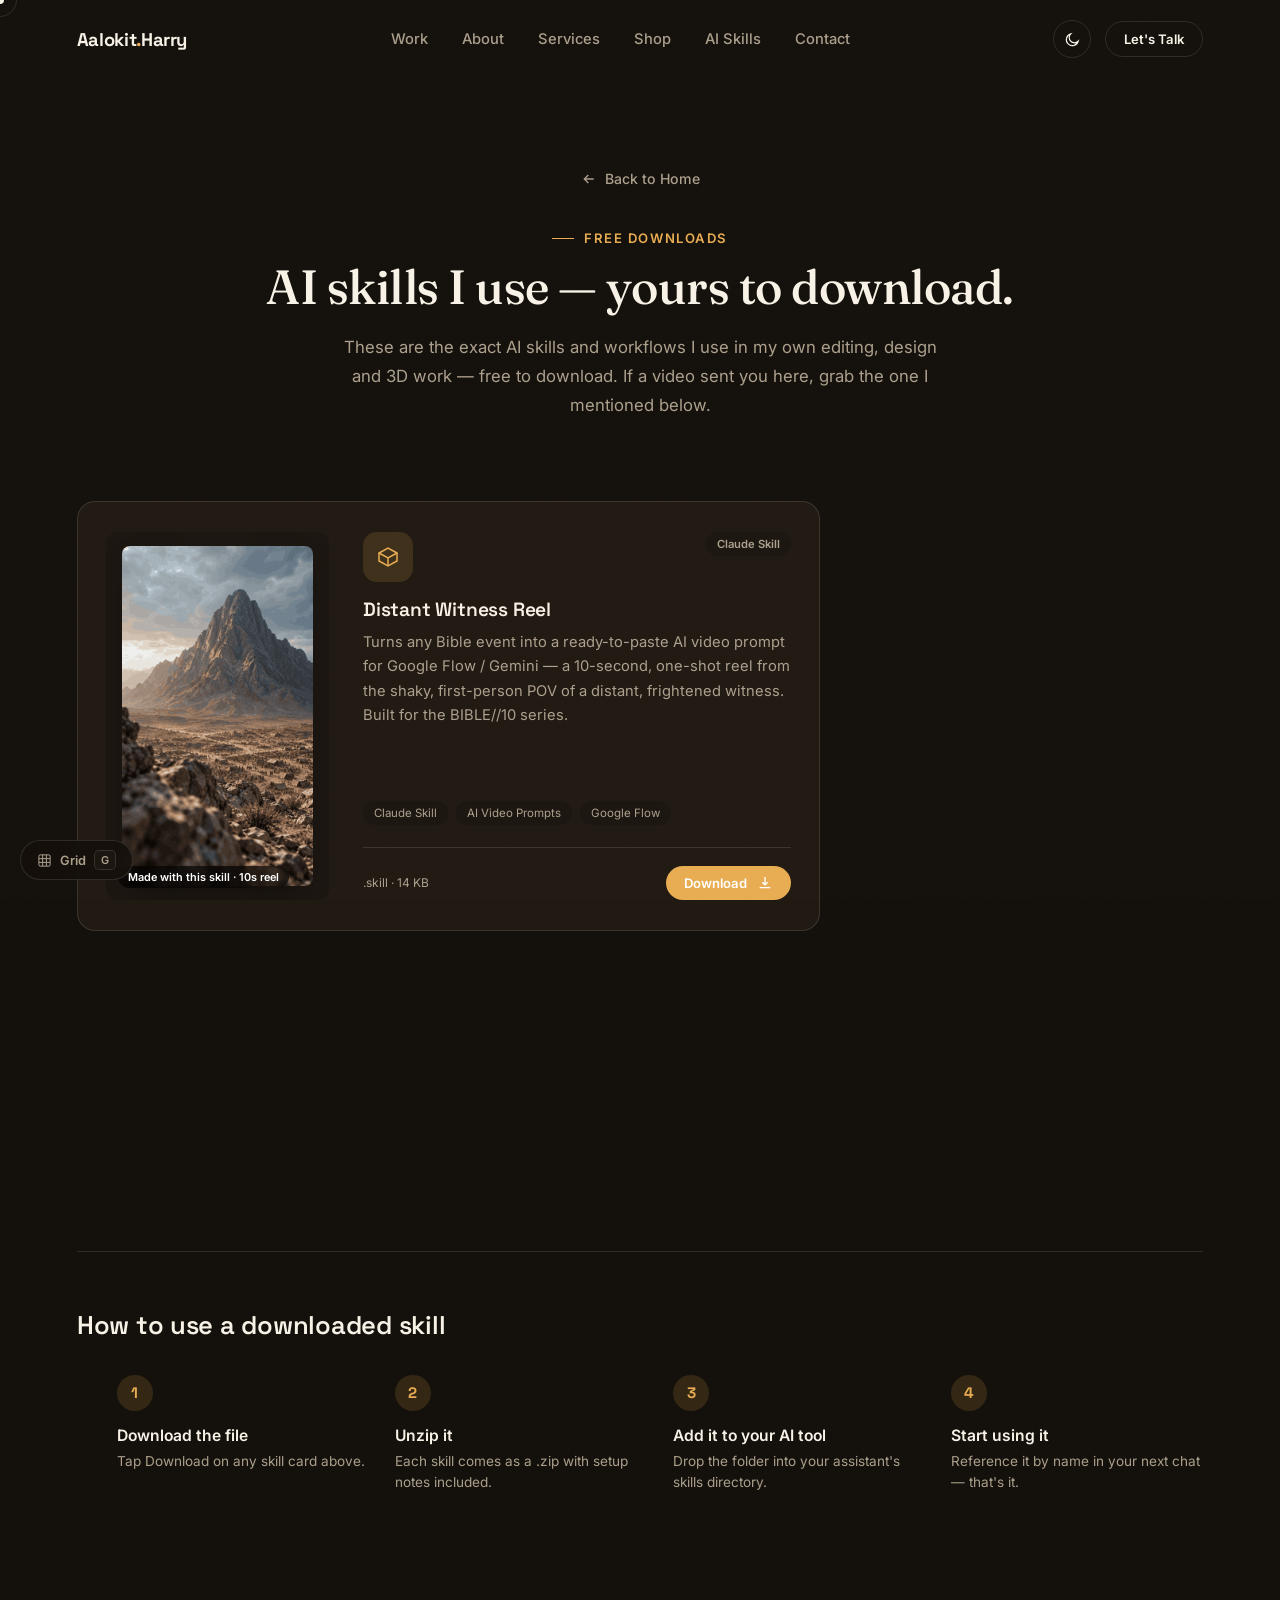
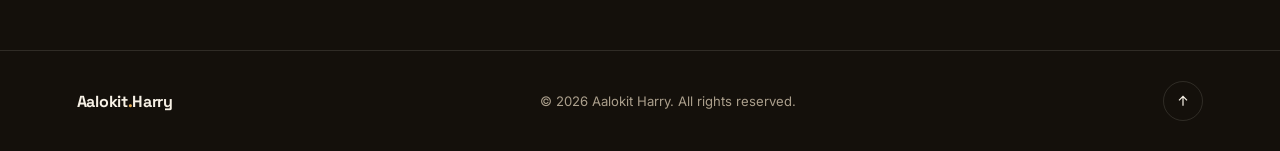
==== commit 51ee7eff: "Show skill preview GIF beside the details, fix hero back-link spacing Co-Authored-By: Claude Sonnet " ====
--- a/ai-skills.html
+++ b/ai-skills.html
@@ -16,7 +16,7 @@
 <link rel="preconnect" href="https://fonts.gstatic.com" crossorigin>
 <link href="https://fonts.googleapis.com/css2?family=Fraunces:ital,wght@0,400;0,500;0,600;1,400;1,500;1,600&family=Space+Grotesk:wght@400;500;600;700&family=Inter:wght@400;500;600;700&display=swap" rel="stylesheet">
 
-<link rel="stylesheet" href="css/style.css?v=16">
+<link rel="stylesheet" href="css/style.css?v=18">
 </head>
 <body>
 
@@ -120,28 +120,30 @@
         <!-- Each skill is one .skill-card. To add the next one, duplicate this
              block, swap the title/description/tags/meta, drop the real file
              in assets/skills/, and point the Download link at it. -->
-        <article class="skill-card reveal-up">
+        <article class="skill-card skill-card--feature reveal-up">
           <figure class="skill-card__media">
             <img src="assets/skills/distant-witness-reel-preview.gif" width="240" height="427" loading="lazy" alt="A reel made with the Distant Witness skill: a shaky first-person view of Mount Sinai from far away, tiny figures below the smoking mountain">
             <figcaption class="skill-card__media-tag">Made with this skill &middot; 10s reel</figcaption>
           </figure>
-          <div class="skill-card__top">
-            <div class="skill-card__icon">
-              <svg viewBox="0 0 24 24" fill="none" stroke="currentColor" stroke-width="1.5"><path d="M21 8 12 3 3 8v8l9 5 9-5V8Z"/><path d="M3 8l9 5 9-5M12 13v8"/></svg>
+          <div class="skill-card__body">
+            <div class="skill-card__top">
+              <div class="skill-card__icon">
+                <svg viewBox="0 0 24 24" fill="none" stroke="currentColor" stroke-width="1.5"><path d="M21 8 12 3 3 8v8l9 5 9-5V8Z"/><path d="M3 8l9 5 9-5M12 13v8"/></svg>
+              </div>
+              <span class="skill-card__badge">Claude Skill</span>
             </div>
-            <span class="skill-card__badge">Claude Skill</span>
-          </div>
-          <h3>Distant Witness Reel</h3>
-          <p>Turns any Bible event into a ready-to-paste AI video prompt for Google Flow / Gemini — a 10-second, one-shot reel from the shaky, first-person POV of a distant, frightened witness. Built for the BIBLE//10 series.</p>
-          <ul class="skill-card__tags">
-            <li>Claude Skill</li><li>AI Video Prompts</li><li>Google Flow</li>
-          </ul>
-          <div class="skill-card__foot">
-            <span class="skill-card__meta">.skill &middot; 14 KB</span>
-            <a href="assets/skills/distant-witness-reel.skill" download class="btn btn--primary btn--sm magnetic" data-cursor="link">
-              Download
-              <svg viewBox="0 0 24 24" fill="none" stroke="currentColor" stroke-width="2"><path d="M12 3v12m0 0 4-4m-4 4-4-4M4 19h16"/></svg>
-            </a>
+            <h3>Distant Witness Reel</h3>
+            <p>Turns any Bible event into a ready-to-paste AI video prompt for Google Flow / Gemini — a 10-second, one-shot reel from the shaky, first-person POV of a distant, frightened witness. Built for the BIBLE//10 series.</p>
+            <ul class="skill-card__tags">
+              <li>Claude Skill</li><li>AI Video Prompts</li><li>Google Flow</li>
+            </ul>
+            <div class="skill-card__foot">
+              <span class="skill-card__meta">.skill &middot; 14 KB</span>
+              <a href="assets/skills/distant-witness-reel.skill" download class="btn btn--primary btn--sm magnetic" data-cursor="link">
+                Download
+                <svg viewBox="0 0 24 24" fill="none" stroke="currentColor" stroke-width="2"><path d="M12 3v12m0 0 4-4m-4 4-4-4M4 19h16"/></svg>
+              </a>
+            </div>
           </div>
         </article>
 
--- a/css/style.css
+++ b/css/style.css
@@ -753,7 +753,7 @@
 
 /* ============ AI SKILLS PAGE ============ */
 .skills-hero{ padding:170px 0 10px; text-align:center; }
-.skills-hero .back-link{ display:inline-flex; margin-bottom:40px; }
+.skills-hero .back-link{ display:flex; width:fit-content; margin:0 auto 36px; }
 .skills-hero__sub{ margin:20px auto 0; max-width:620px; color: var(--text-soft); line-height:1.75; font-size:1.05rem; }
 
 .skills{ padding:70px 0 90px; }
@@ -773,6 +773,10 @@
   position:absolute; left:12px; bottom:12px; font-size:.68rem; font-weight:600; padding:4px 10px;
   border-radius:100px; background: rgba(0,0,0,.62); color:#fff; backdrop-filter: blur(6px);
 }
+.skill-card__body{ display:flex; flex-direction:column; flex:1; min-width:0; }
+.skill-card--feature{ grid-column: span 2; flex-direction:row; align-items:stretch; gap:34px; }
+.skill-card--feature .skill-card__media{ flex:0 0 auto; margin:0; padding:14px 16px; }
+.skill-card--feature h3{ font-size:1.45rem; }
 .skill-card__top{ display:flex; align-items:flex-start; justify-content:space-between; gap:12px; }
 .skill-card__icon{
   width:50px; height:50px; border-radius:14px; background: var(--accent-soft); color: var(--accent);
@@ -813,6 +817,8 @@
 @media (max-width: 600px){
   .work__grid{ grid-template-columns:1fr; }
   .skills-grid{ grid-template-columns:1fr; }
+  .skill-card--feature{ grid-column:auto; flex-direction:column; gap:0; }
+  .skill-card--feature .skill-card__media{ margin-bottom:22px; }
   .section-head--split{ align-items:flex-start; }
   .footer__inner{ flex-direction:column; text-align:center; }
   .order-steps ol{ grid-template-columns:1fr; }
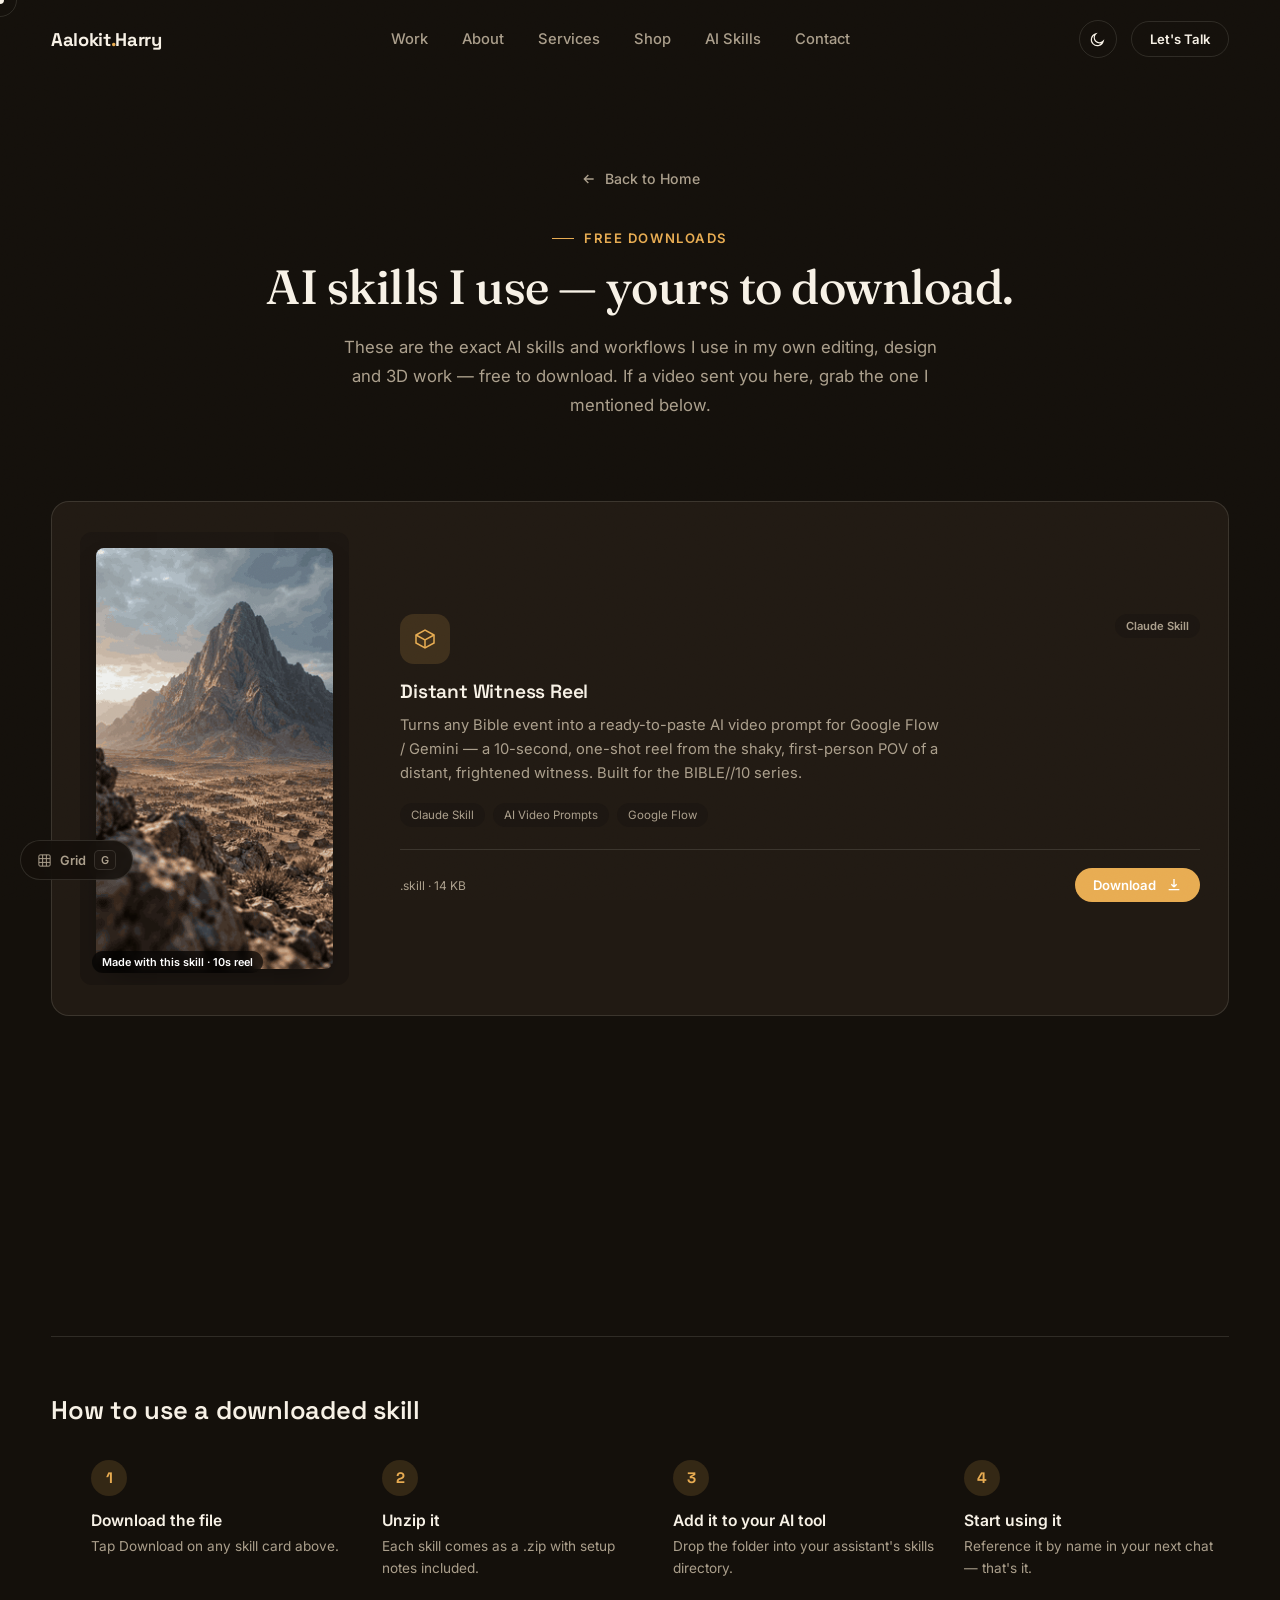
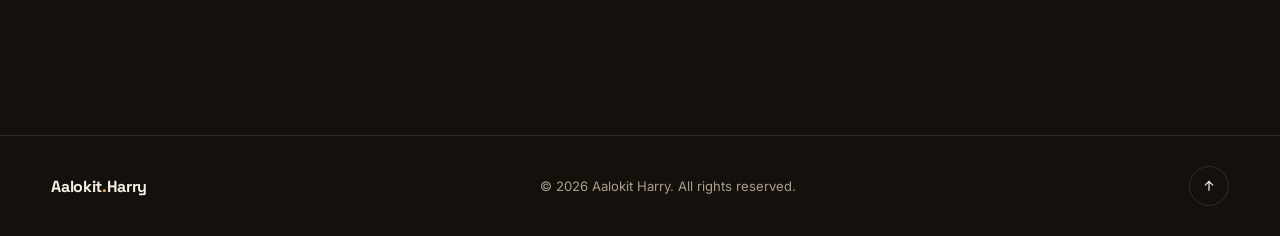
==== commit a47e76e8: "Make every page fluid to the full window width Remove the 1440px container cap, scale the base font " ====
--- a/ai-skills.html
+++ b/ai-skills.html
@@ -16,7 +16,7 @@
 <link rel="preconnect" href="https://fonts.gstatic.com" crossorigin>
 <link href="https://fonts.googleapis.com/css2?family=Fraunces:ital,wght@0,400;0,500;0,600;1,400;1,500;1,600&family=Space+Grotesk:wght@400;500;600;700&family=Inter:wght@400;500;600;700&display=swap" rel="stylesheet">
 
-<link rel="stylesheet" href="css/style.css?v=18">
+<link rel="stylesheet" href="css/style.css?v=22">
 </head>
 <body>
 
--- a/css/style.css
+++ b/css/style.css
@@ -29,7 +29,6 @@
   --ease-soft: cubic-bezier(.22,.61,.36,1);
   --dur: .7s;
 
-  --container: 1440px;
   --radius: 18px;
 }
 
@@ -46,7 +45,7 @@
 }
 
 *,*::before,*::after{ box-sizing: border-box; }
-html{ scroll-behavior: smooth; }
+html{ scroll-behavior: smooth; font-size: clamp(16px, .45vw + 9.5px, 30px); }
 body{
   margin:0;
   background: var(--bg);
@@ -64,9 +63,8 @@
 p{ margin:0; }
 
 .container{
-  max-width: var(--container);
-  margin-inline:auto;
-  padding-inline: 6vw;
+  width:100%;
+  padding-inline: clamp(20px, 4vw, 110px);
 }
 
 ::selection{ background: var(--accent); color:#fff; }
@@ -210,7 +208,7 @@
   padding-top:120px; overflow:hidden;
 }
 .hero__blob{
-  position:absolute; top:-14%; right:-12%; width:62vw; height:62vw; max-width:860px; max-height:860px;
+  position:absolute; top:-14%; right:-12%; width:62vw; height:62vw; max-width:54rem; max-height:54rem;
   background: radial-gradient(circle at 30% 30%, var(--accent) 0%, transparent 70%);
   opacity:.22; filter:blur(50px); border-radius:50%;
   animation: blobMove 16s ease-in-out infinite alternate;
@@ -255,7 +253,7 @@
 .hero__title--accent{ color: var(--accent); font-style:italic; }
 
 .hero__sub{
-  max-width:560px; margin-top:28px; font-size:1.08rem; line-height:1.65; color: var(--text-soft);
+  max-width:35rem; margin-top:28px; font-size:1.08rem; line-height:1.65; color: var(--text-soft);
 }
 .hero__ctas{ display:flex; gap:16px; margin-top:40px; flex-wrap:wrap; }
 
@@ -302,7 +300,7 @@
   content:""; display:inline-block; width:22px; height:1.5px; background: var(--accent);
 }
 .center .section-eyebrow::before{ display:none; }
-.section-title{ font-family: var(--font-editorial); font-size: clamp(1.9rem, 4vw, 3rem); font-weight:500; max-width:760px; }
+.section-title{ font-family: var(--font-editorial); font-size: clamp(1.9rem, 4vw, 3rem); font-weight:500; max-width:47.5rem; }
 .section-head{ margin-bottom:56px; }
 .section-head--split{ display:flex; justify-content:space-between; align-items:flex-end; gap:24px; flex-wrap:wrap; }
 .center{ text-align:center; margin-inline:auto; }
@@ -311,7 +309,7 @@
 .about__inner{ display:grid; grid-template-columns: .8fr 1.2fr; gap:80px; align-items:center; }
 .about__media{ position:relative; }
 .about__frame{
-  aspect-ratio: 4/5; border-radius: var(--radius); overflow:hidden;
+  aspect-ratio: 4/5; max-height:85vh; border-radius: var(--radius); overflow:hidden;
   background: var(--grad-5);
   display:flex; align-items:center; justify-content:center;
 }
@@ -329,7 +327,7 @@
 .about__badge strong{ display:block; font-family:var(--font-display); font-size:1.6rem; color: var(--accent); }
 .about__badge span{ font-size:.8rem; color: var(--text-soft); }
 
-.about__text{ margin-top:20px; color: var(--text-soft); line-height:1.75; font-size:1.02rem; max-width:560px; }
+.about__text{ margin-top:20px; color: var(--text-soft); line-height:1.75; font-size:1.02rem; max-width:35rem; }
 .about__text em{ opacity:.75; }
 
 .stats{ display:grid; grid-template-columns:repeat(4,1fr); gap:20px; margin-top:48px; }
@@ -407,7 +405,7 @@
 
 /* ============ SHOP ============ */
 .shop__inner{ display:grid; grid-template-columns: 1fr .9fr; gap:60px; align-items:center; }
-.shop__desc{ margin-top:20px; color: var(--text-soft); line-height:1.7; font-size:1.02rem; max-width:440px; }
+.shop__desc{ margin-top:20px; color: var(--text-soft); line-height:1.7; font-size:1.02rem; max-width:27.5rem; }
 
 .shop__product{
   background: var(--surface); border:1px solid var(--line); border-radius: var(--radius);
@@ -419,7 +417,7 @@
 .shop__product--link:hover{
   transform: translateY(-6px); box-shadow: 0 30px 50px -30px rgba(0,0,0,.25); border-color: transparent;
 }
-.shop__product--link .shop__media{ flex:0 0 220px; }
+.shop__product--link .shop__media{ flex:0 0 clamp(220px, 28%, 22rem); }
 .shop__product--link .shop__btn{ display:inline-flex; }
 .shop__gallery{ flex:0 0 260px; }
 .shop__media{
@@ -438,7 +436,7 @@
 
 .shop__info{ padding-top:6px; }
 .shop__info h3{ font-family: var(--font-display); font-size:1.25rem; font-weight:600; }
-.shop__info p{ margin-top:10px; color: var(--text-soft); font-size:.92rem; line-height:1.6; max-width:340px; }
+.shop__info p{ margin-top:10px; color: var(--text-soft); font-size:.92rem; line-height:1.6; max-width:21.25rem; }
 .shop__price{ display:block; margin-top:16px; font-family: var(--font-display); font-size:1.4rem; font-weight:700; color: var(--accent); }
 .shop__payments{ display:flex; gap:8px; margin-top:14px; flex-wrap:wrap; }
 .shop__payments span{
@@ -460,18 +458,18 @@
   display:grid; grid-template-columns: 1fr 1fr; gap:70px; align-items:flex-start;
   margin-top:36px;
 }
-.product-page__inner .shop__gallery{ max-width:480px; }
+.product-page__inner .shop__gallery{ width:min(100%, 80vh); }
 .product-page__inner .shop__media{ aspect-ratio:1/1; }
 
 .product-page__info h1{
   font-family: var(--font-display); font-size:clamp(1.7rem,3.2vw,2.4rem); font-weight:600;
   margin-top:14px;
 }
-.product-page__desc{ margin-top:18px; color: var(--text-soft); line-height:1.7; font-size:1rem; max-width:440px; }
+.product-page__desc{ margin-top:18px; color: var(--text-soft); line-height:1.7; font-size:1rem; max-width:27.5rem; }
 .shop__price--lg{ font-size:1.8rem; margin-top:22px; }
 
 .product-page__ethics{
-  display:flex; align-items:flex-start; gap:9px; margin-top:16px; max-width:380px;
+  display:flex; align-items:flex-start; gap:9px; margin-top:16px; max-width:23.75rem;
   font-size:.83rem; color: var(--text-soft); line-height:1.55;
 }
 .product-page__ethics svg{ width:17px; height:17px; flex-shrink:0; margin-top:1px; color: var(--accent); }
@@ -550,7 +548,7 @@
 .order-steps li p{ margin-top:6px; font-size:.85rem; color: var(--text-soft); line-height:1.6; }
 
 /* ============ TESTIMONIALS ============ */
-.testi{ max-width:760px; margin:56px auto 0; text-align:center; }
+.testi{ max-width:47.5rem; margin:56px auto 0; text-align:center; }
 .testi__viewport{ overflow:hidden; }
 .testi__track{ display:flex; transition: transform .6s var(--ease); }
 .testi__slide{ min-width:100%; margin:0; padding:0 10px; }
@@ -571,7 +569,7 @@
 .contact{ text-align:center; }
 .contact__inner{ display:flex; flex-direction:column; align-items:center; }
 .contact__title{ font-family: var(--font-editorial); font-size: clamp(2.4rem,7vw,4.6rem); font-weight:500; margin-top:8px; }
-.contact__sub{ margin-top:22px; color: var(--text-soft); font-size:1.05rem; max-width:480px; }
+.contact__sub{ margin-top:22px; color: var(--text-soft); font-size:1.05rem; max-width:30rem; }
 
 .email-btn{
   margin-top:44px; display:inline-flex; align-items:center; gap:14px;
@@ -754,7 +752,7 @@
 /* ============ AI SKILLS PAGE ============ */
 .skills-hero{ padding:170px 0 10px; text-align:center; }
 .skills-hero .back-link{ display:flex; width:fit-content; margin:0 auto 36px; }
-.skills-hero__sub{ margin:20px auto 0; max-width:620px; color: var(--text-soft); line-height:1.75; font-size:1.05rem; }
+.skills-hero__sub{ margin:20px auto 0; max-width:38.75rem; color: var(--text-soft); line-height:1.75; font-size:1.05rem; }
 
 .skills{ padding:70px 0 90px; }
 .skills-grid{ display:grid; grid-template-columns:repeat(3,1fr); gap:24px; }
@@ -768,15 +766,18 @@
   position:relative; display:flex; justify-content:center; align-items:center;
   background: var(--bg-alt); border-radius:12px; padding:14px 0; margin:0 0 22px; overflow:hidden;
 }
-.skill-card__media img{ display:block; height:340px; width:auto; max-width:100%; object-fit:contain; border-radius:8px; box-shadow:0 14px 30px -14px rgba(0,0,0,.5); }
+.skill-card__media img{ display:block; width:min(100%, 15rem); height:auto; border-radius:8px; box-shadow:0 14px 30px -14px rgba(0,0,0,.5); }
 .skill-card__media-tag{
   position:absolute; left:12px; bottom:12px; font-size:.68rem; font-weight:600; padding:4px 10px;
   border-radius:100px; background: rgba(0,0,0,.62); color:#fff; backdrop-filter: blur(6px);
 }
 .skill-card__body{ display:flex; flex-direction:column; flex:1; min-width:0; }
-.skill-card--feature{ grid-column: span 2; flex-direction:row; align-items:stretch; gap:34px; }
-.skill-card--feature .skill-card__media{ flex:0 0 auto; margin:0; padding:14px 16px; }
-.skill-card--feature h3{ font-size:1.45rem; }
+.skill-card--feature{ grid-column:1 / -1; flex-direction:row; align-items:stretch; gap:clamp(24px, 4vw, 56px); }
+.skill-card--feature .skill-card__media{ flex:0 0 clamp(12.5rem, 24%, 17.5rem); margin:0; padding:16px; }
+.skill-card--feature .skill-card__media img{ width:100%; }
+.skill-card--feature .skill-card__body{ justify-content:center; }
+.skill-card--feature .skill-card__body p{ flex-grow:0; max-width:60ch; }
+.skill-card--feature h3{ font-size:clamp(1.45rem, 2.2vw, 1.9rem); }
 .skill-card__top{ display:flex; align-items:flex-start; justify-content:space-between; gap:12px; }
 .skill-card__icon{
   width:50px; height:50px; border-radius:14px; background: var(--accent-soft); color: var(--accent);
@@ -790,6 +791,17 @@
 .skill-card__tags li{ font-size:.72rem; padding:5px 11px; border-radius:100px; background: var(--bg-alt); color: var(--text-soft); }
 .skill-card__foot{ display:flex; align-items:center; justify-content:space-between; gap:14px; margin-top:22px; padding-top:18px; border-top:1px solid var(--line); }
 .skill-card__meta{ font-size:.75rem; color: var(--text-soft); }
+
+/* ============ WIDE SCREENS ============ */
+@media (min-width: 981px){
+  .product-page__inner .shop__gallery{ justify-self:center; }
+}
+@media (min-width: 1900px){
+  .work__grid{ grid-template-columns:repeat(4,1fr); }
+}
+@media (min-width: 2800px){
+  .work__grid{ grid-template-columns:repeat(5,1fr); }
+}
 
 /* ============ RESPONSIVE ============ */
 @media (max-width: 1180px){
@@ -817,8 +829,9 @@
 @media (max-width: 600px){
   .work__grid{ grid-template-columns:1fr; }
   .skills-grid{ grid-template-columns:1fr; }
-  .skill-card--feature{ grid-column:auto; flex-direction:column; gap:0; }
-  .skill-card--feature .skill-card__media{ margin-bottom:22px; }
+  .skill-card--feature{ flex-direction:column; gap:0; }
+  .skill-card--feature .skill-card__media{ flex:none; margin-bottom:22px; }
+  .skill-card--feature .skill-card__media img{ width:min(100%, 15rem); }
   .section-head--split{ align-items:flex-start; }
   .footer__inner{ flex-direction:column; text-align:center; }
   .order-steps ol{ grid-template-columns:1fr; }
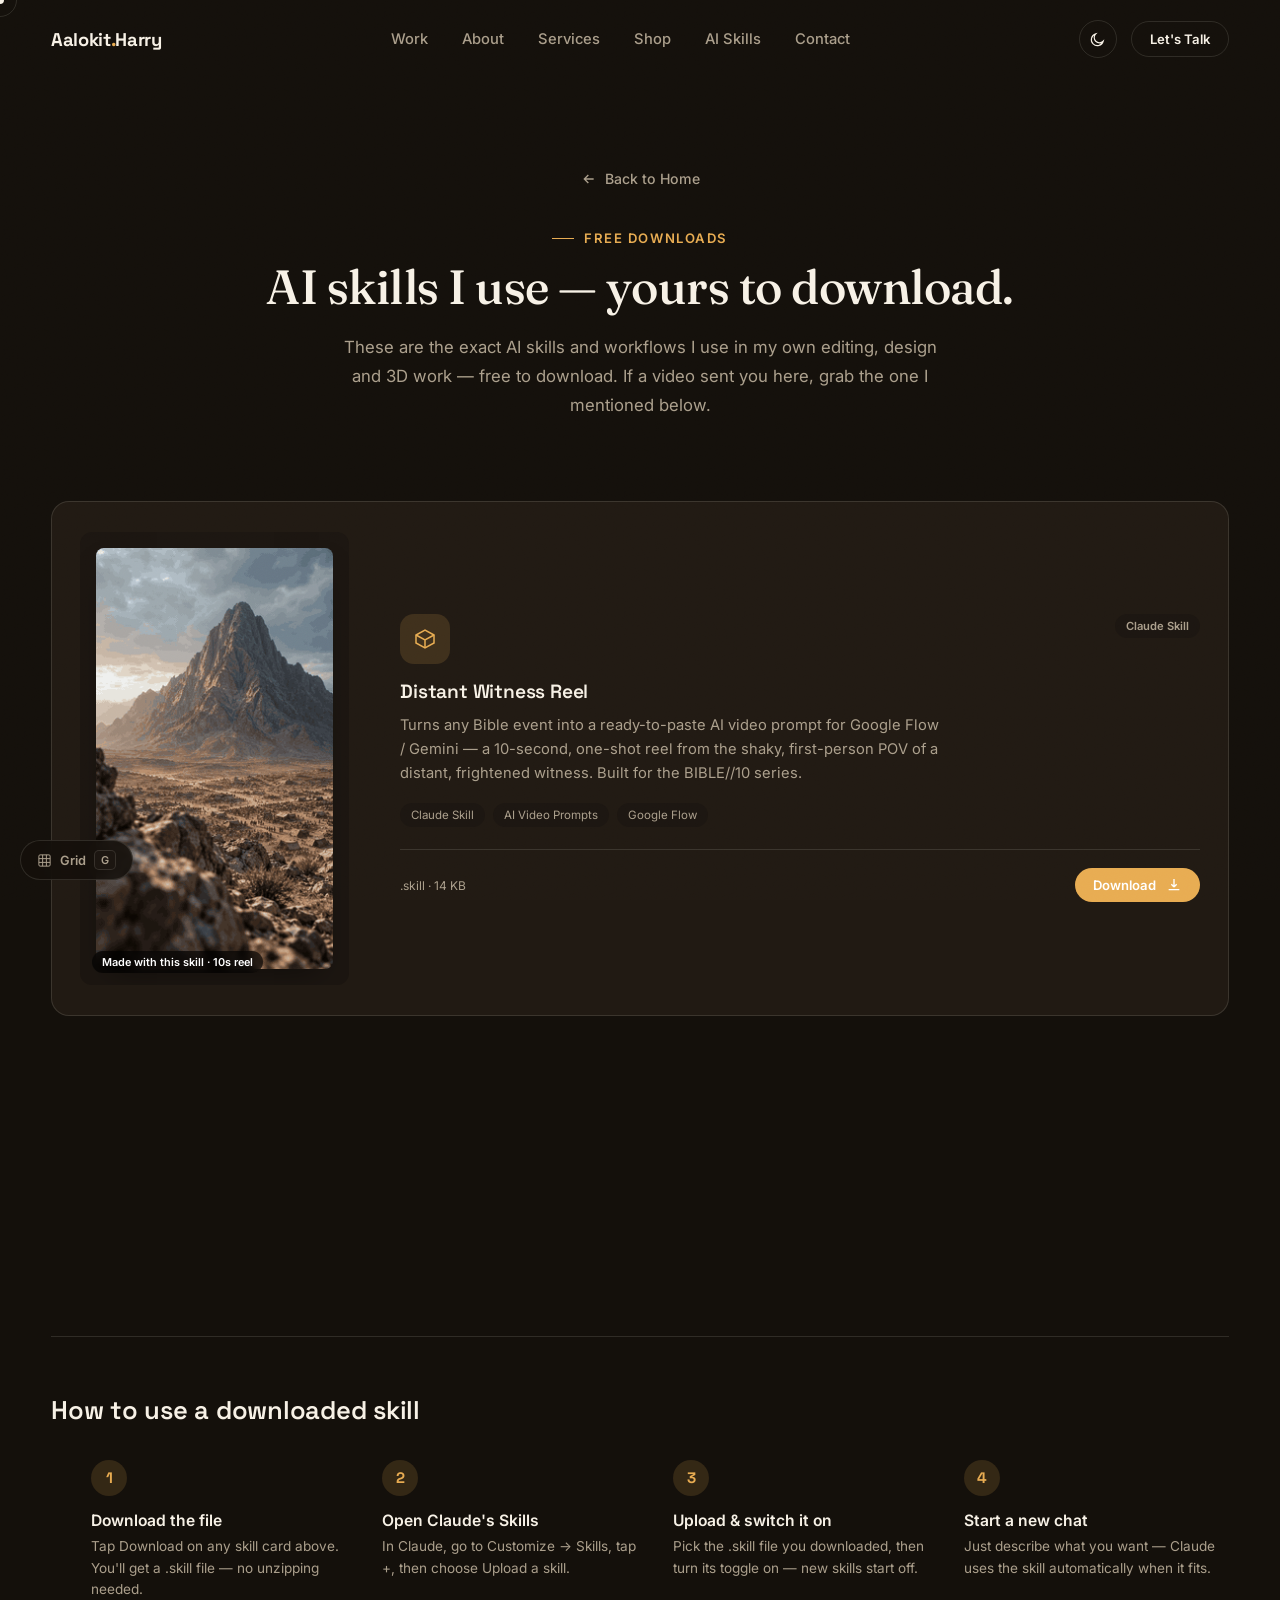
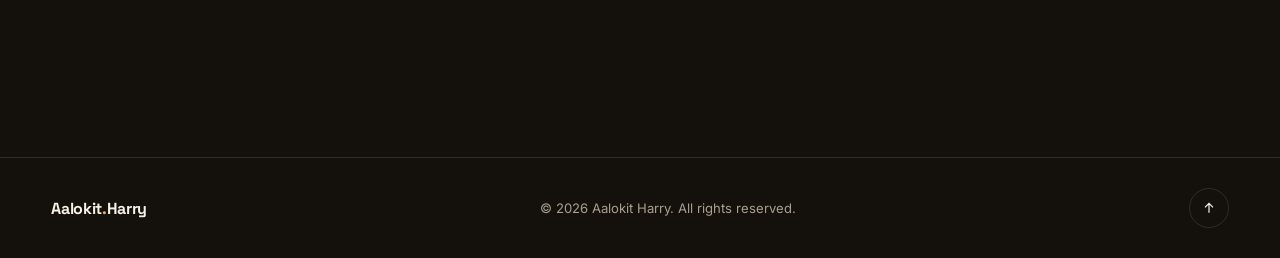
==== commit 1d4a8162: "Fix skill install steps: .skill files are uploaded to Claude, not unzipped Co-Authored-By: Claude So" ====
--- a/ai-skills.html
+++ b/ai-skills.html
@@ -159,19 +159,19 @@
         <ol>
           <li>
             <span class="order-steps__num">1</span>
-            <div><strong>Download the file</strong><p>Tap Download on any skill card above.</p></div>
+            <div><strong>Download the file</strong><p>Tap Download on any skill card above. You'll get a .skill file — no unzipping needed.</p></div>
           </li>
           <li>
             <span class="order-steps__num">2</span>
-            <div><strong>Unzip it</strong><p>Each skill comes as a .zip with setup notes included.</p></div>
+            <div><strong>Open Claude's Skills</strong><p>In Claude, go to Customize &rarr; Skills, tap +, then choose Upload a skill.</p></div>
           </li>
           <li>
             <span class="order-steps__num">3</span>
-            <div><strong>Add it to your AI tool</strong><p>Drop the folder into your assistant's skills directory.</p></div>
+            <div><strong>Upload &amp; switch it on</strong><p>Pick the .skill file you downloaded, then turn its toggle on — new skills start off.</p></div>
           </li>
           <li>
             <span class="order-steps__num">4</span>
-            <div><strong>Start using it</strong><p>Reference it by name in your next chat — that's it.</p></div>
+            <div><strong>Start a new chat</strong><p>Just describe what you want — Claude uses the skill automatically when it fits.</p></div>
           </li>
         </ol>
       </div>
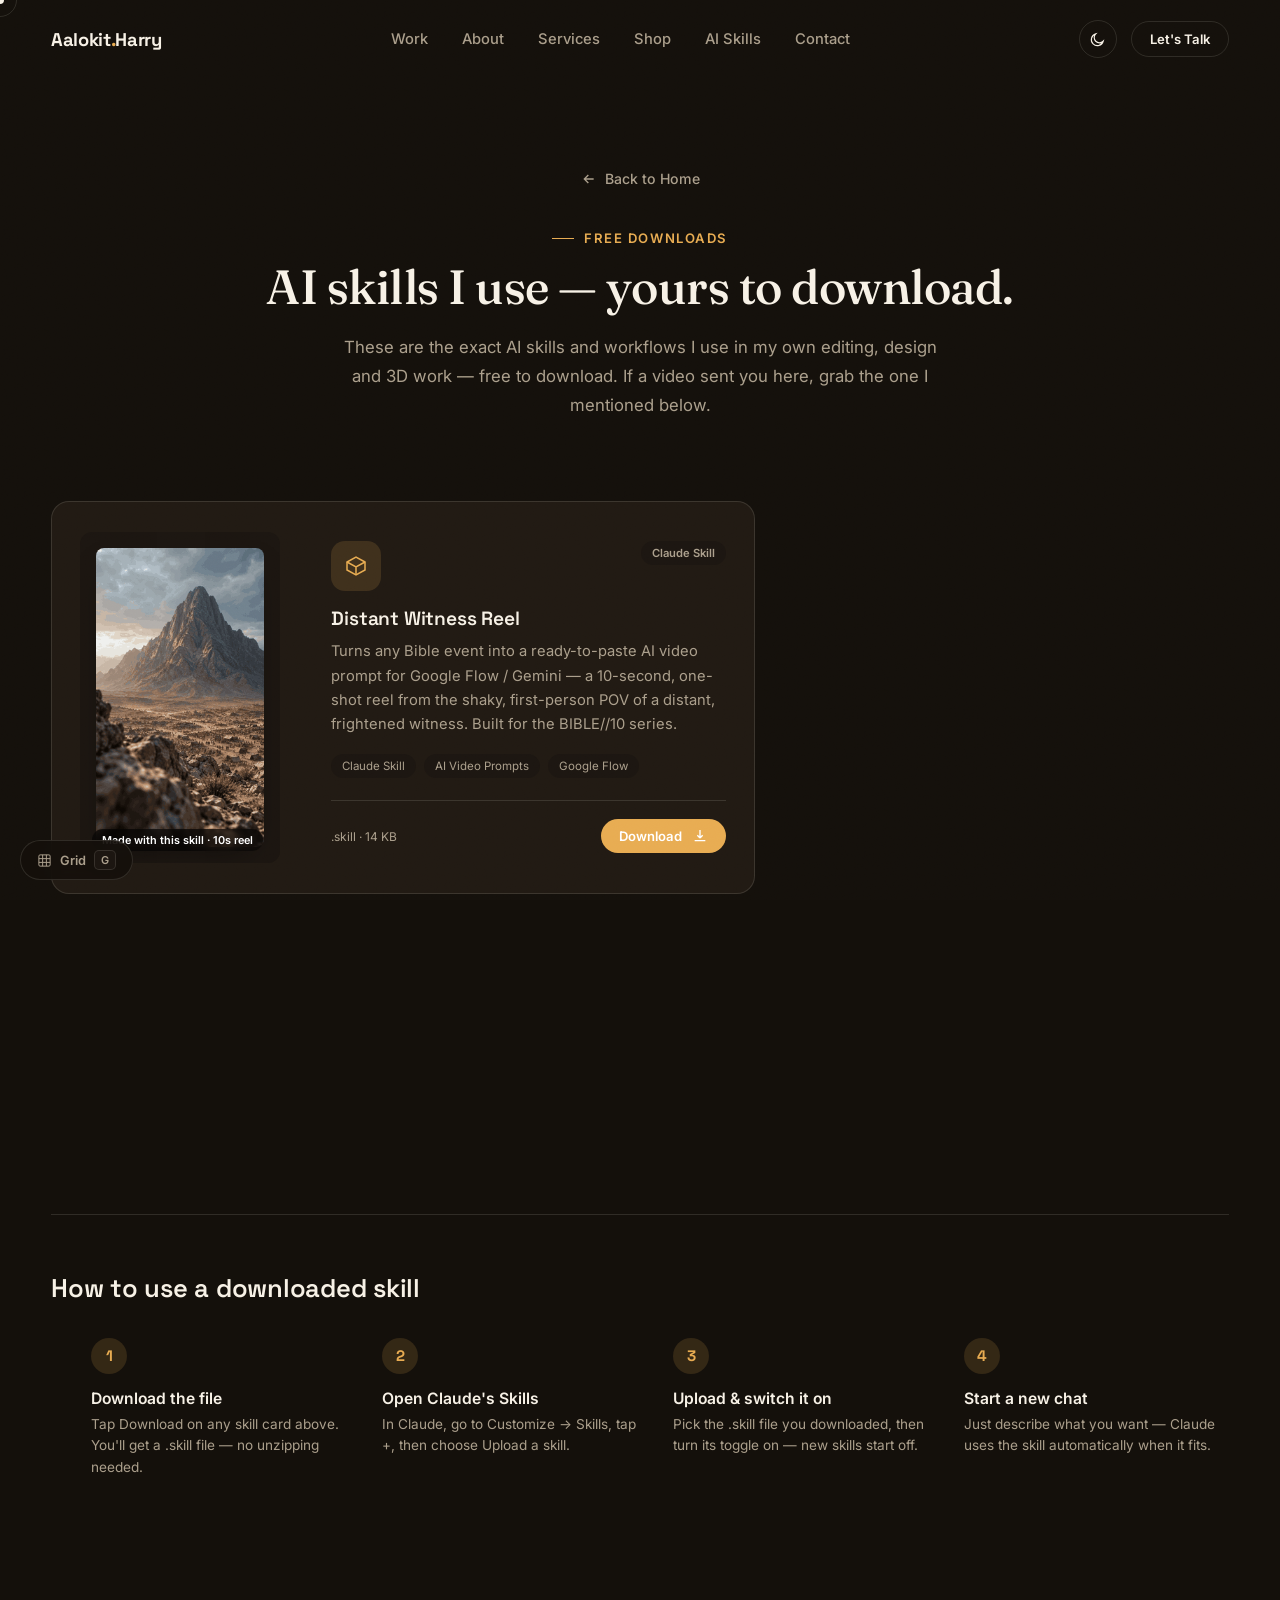
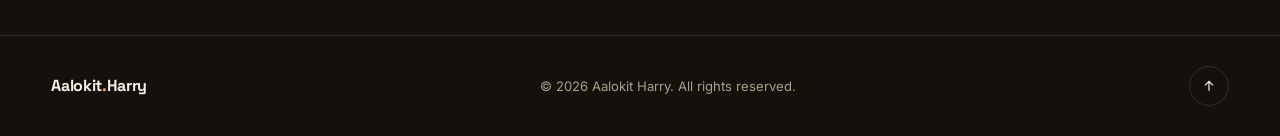
==== commit 6f9e3082: "Size skill cards relative to screen instead of spanning the full row Co-Authored-By: Claude Sonnet 5" ====
--- a/ai-skills.html
+++ b/ai-skills.html
@@ -16,7 +16,7 @@
 <link rel="preconnect" href="https://fonts.gstatic.com" crossorigin>
 <link href="https://fonts.googleapis.com/css2?family=Fraunces:ital,wght@0,400;0,500;0,600;1,400;1,500;1,600&family=Space+Grotesk:wght@400;500;600;700&family=Inter:wght@400;500;600;700&display=swap" rel="stylesheet">
 
-<link rel="stylesheet" href="css/style.css?v=22">
+<link rel="stylesheet" href="css/style.css?v=23">
 </head>
 <body>
 
--- a/css/style.css
+++ b/css/style.css
@@ -755,7 +755,7 @@
 .skills-hero__sub{ margin:20px auto 0; max-width:38.75rem; color: var(--text-soft); line-height:1.75; font-size:1.05rem; }
 
 .skills{ padding:70px 0 90px; }
-.skills-grid{ display:grid; grid-template-columns:repeat(3,1fr); gap:24px; }
+.skills-grid{ display:grid; grid-template-columns:repeat(auto-fill, minmax(min(100%, 38rem), 44rem)); gap:24px; justify-content:start; }
 .skill-card{
   background: var(--surface); border:1px solid var(--line); border-radius: var(--radius);
   padding:30px 28px; display:flex; flex-direction:column;
@@ -772,7 +772,7 @@
   border-radius:100px; background: rgba(0,0,0,.62); color:#fff; backdrop-filter: blur(6px);
 }
 .skill-card__body{ display:flex; flex-direction:column; flex:1; min-width:0; }
-.skill-card--feature{ grid-column:1 / -1; flex-direction:row; align-items:stretch; gap:clamp(24px, 4vw, 56px); }
+.skill-card--feature{ flex-direction:row; align-items:stretch; gap:clamp(24px, 4vw, 56px); }
 .skill-card--feature .skill-card__media{ flex:0 0 clamp(12.5rem, 24%, 17.5rem); margin:0; padding:16px; }
 .skill-card--feature .skill-card__media img{ width:100%; }
 .skill-card--feature .skill-card__body{ justify-content:center; }
@@ -821,14 +821,12 @@
   .product-page__inner .shop__gallery{ max-width:360px; }
   .order-steps ol{ grid-template-columns:repeat(2,1fr); }
   .work__grid{ grid-template-columns:repeat(2,1fr); }
-  .skills-grid{ grid-template-columns:repeat(2,1fr); }
   .stats{ grid-template-columns:repeat(2,1fr); }
   .modal__panel{ grid-template-columns:1fr; overflow-y:auto; }
   .modal__media{ min-height:220px; }
 }
 @media (max-width: 600px){
   .work__grid{ grid-template-columns:1fr; }
-  .skills-grid{ grid-template-columns:1fr; }
   .skill-card--feature{ flex-direction:column; gap:0; }
   .skill-card--feature .skill-card__media{ flex:none; margin-bottom:22px; }
   .skill-card--feature .skill-card__media img{ width:min(100%, 15rem); }
